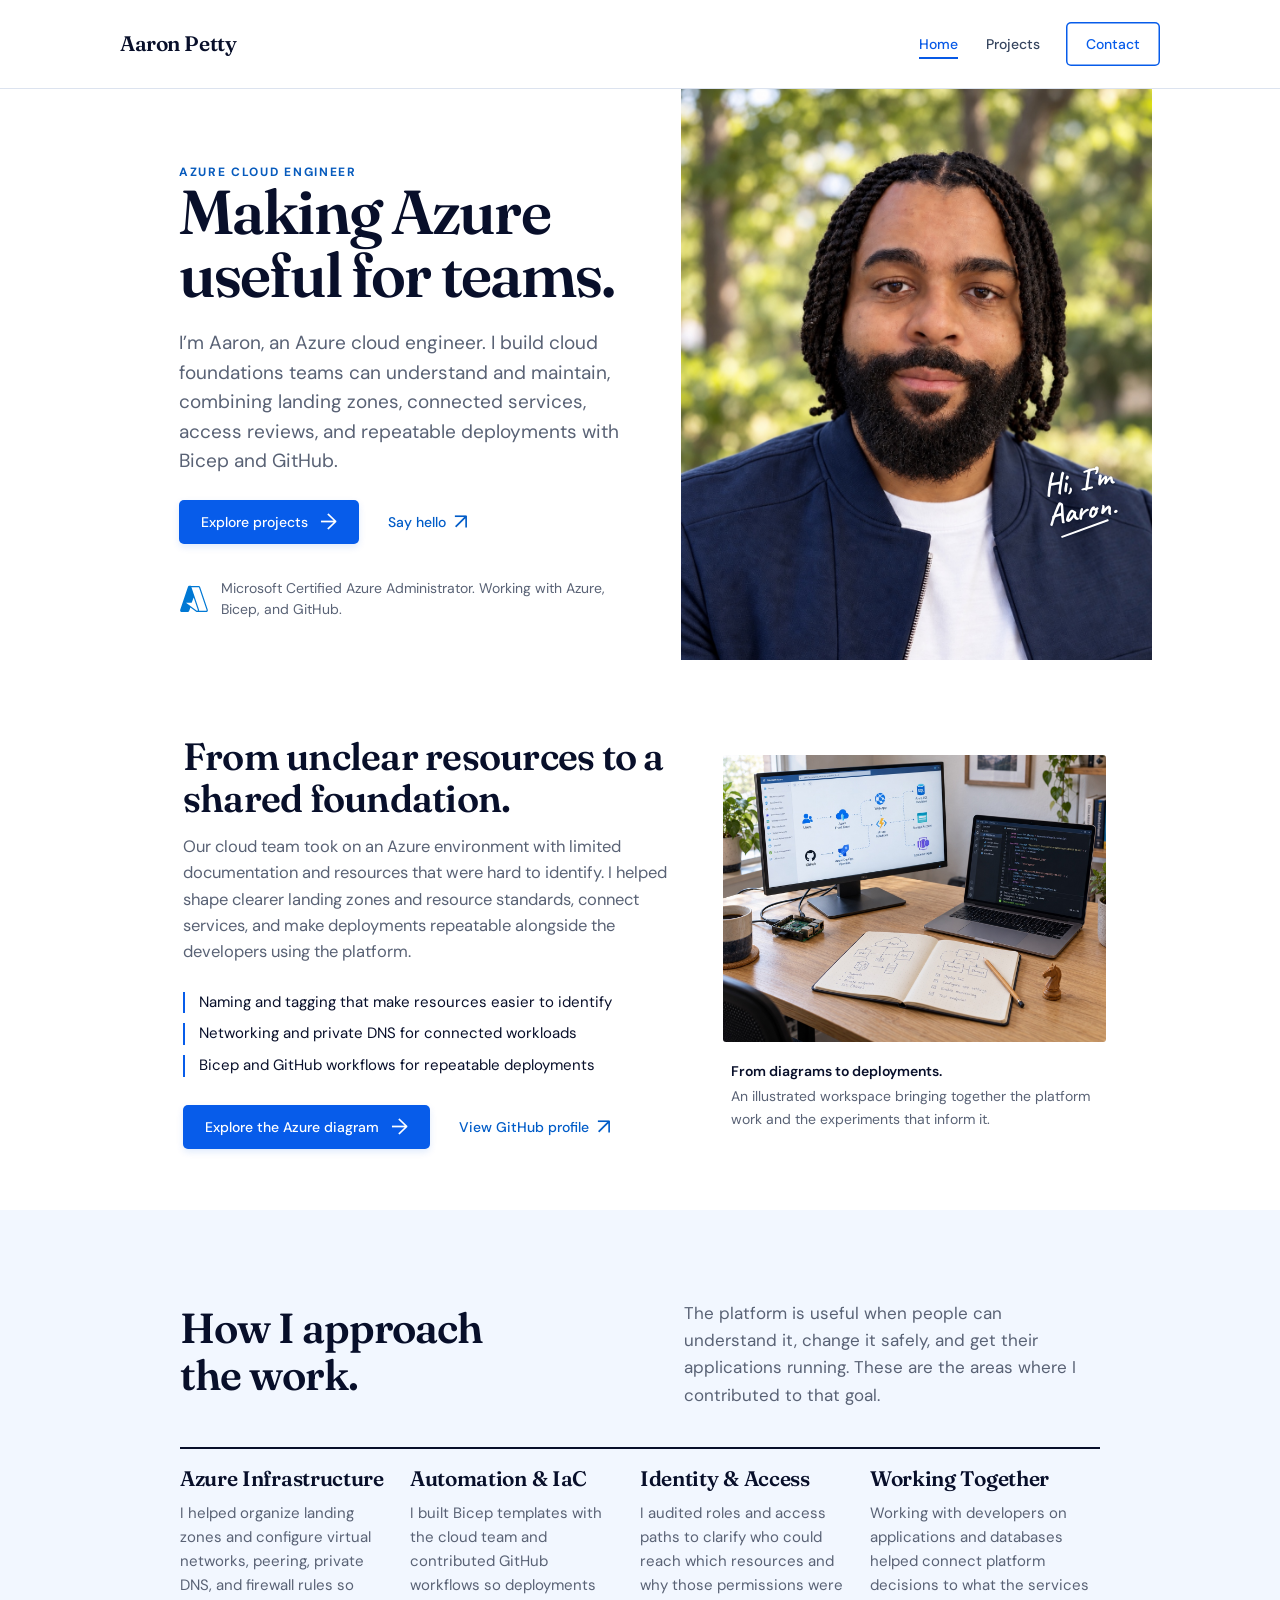
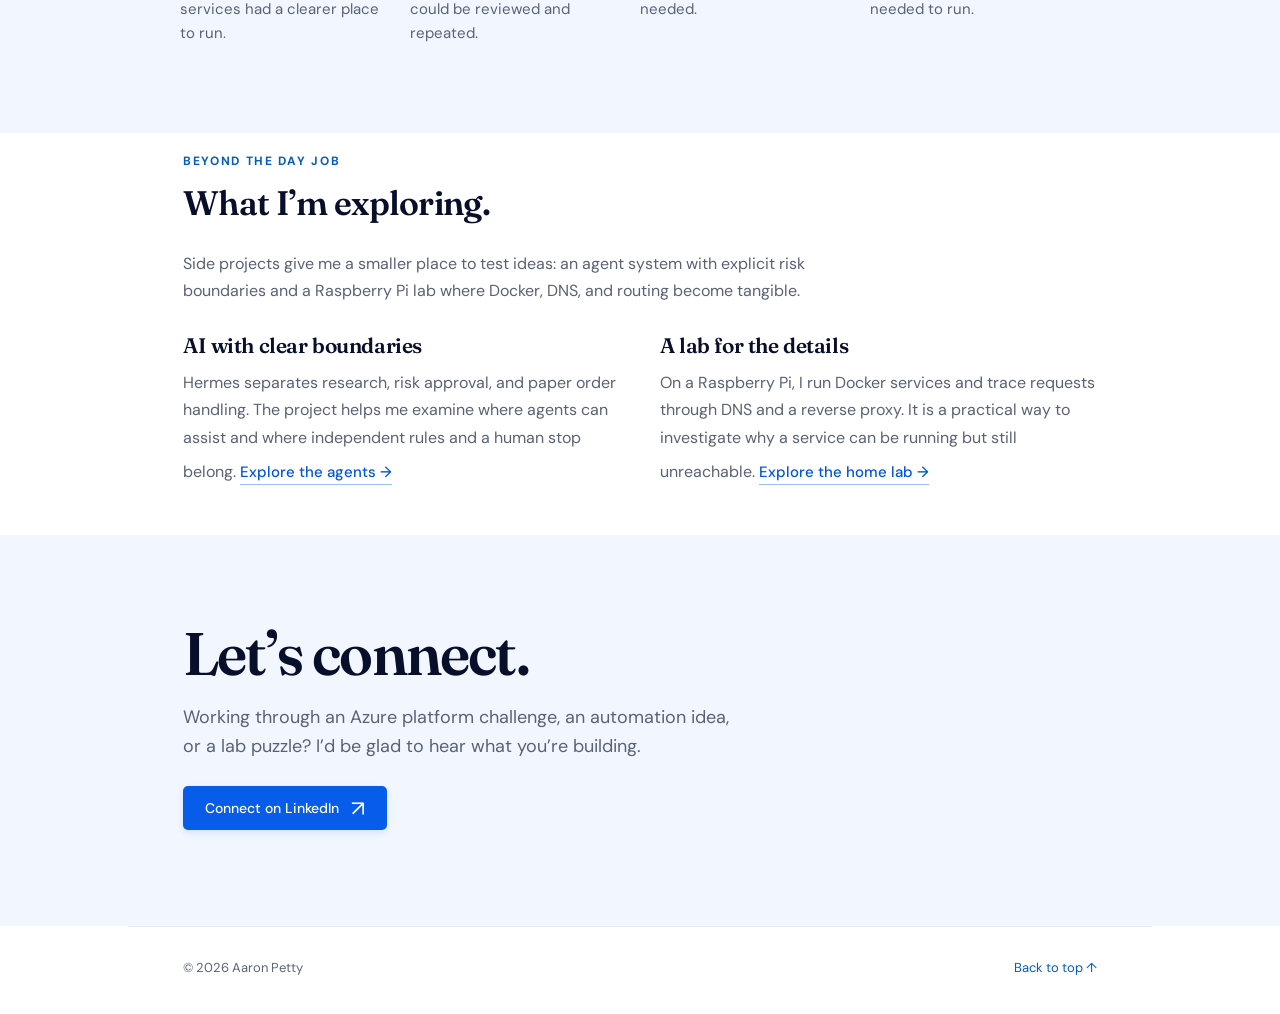
==== index.html @ 3dd436c4 "Clarify purpose of homepage bio" ====
<!doctype html>
<html lang="en">
<head>
  <meta charset="utf-8">
  <meta name="viewport" content="width=device-width, initial-scale=1">
  <meta name="description" content="Aaron Petty is an Azure cloud engineer working on landing zones, networking, access, and repeatable deployments with cloud and development teams.">
  <meta property="og:title" content="Aaron Petty — Azure Cloud Engineer">
  <meta property="og:description" content="Azure platform work, Bicep deployments, and practical experiments in automation and home lab infrastructure.">
  <meta property="og:image" content="https://azure-admin-aaron.github.io/Azure-admin-aaron/aaron-headshot-2026.jpeg">
  <meta property="og:type" content="website">
  <title>Aaron Petty — Azure Cloud Engineer</title>
  <link rel="stylesheet" href="styles.css?v=4"><link rel="stylesheet" href="contact.css?v=5">
  <link rel="stylesheet" href="navigation.css?v=2">
  <link rel="stylesheet" href="refresh.css?v=5">
  <script src="navigation.js?v=2" defer></script>
</head>
<body class="mock-page">
  <a class="skip-link" href="#main">Skip to content</a>
  <header class="portfolio-header">
    <div class="navigation-inner">
      <a class="portfolio-brand" href="index.html" aria-label="Aaron Petty, home">Aaron Petty</a>
      <nav class="portfolio-nav" id="main-navigation" aria-label="Main navigation">
        <a href="index.html" aria-current="page">Home</a>
        <a href="projects.html">Projects</a>
        <a class="navigation-contact" href="https://www.linkedin.com/in/aaron-petty-a0a09860" target="_blank" rel="noopener noreferrer">Contact<span class="sr-only"> (opens LinkedIn in a new tab)</span></a>
      </nav>
    </div>
  </header>
  <main id="main">
    <section class="mock-hero mock-container" id="top" aria-labelledby="hero-title">
      <div class="mock-hero-copy"><p class="eyebrow">AZURE CLOUD ENGINEER</p>
        <h1 id="hero-title">Making Azure<br>useful for teams.</h1>
        <p class="hero-description">I’m Aaron, an Azure cloud engineer. I build cloud foundations teams can understand and maintain, combining landing zones, connected services, access reviews, and repeatable deployments with Bicep and GitHub.</p>
        <div class="mock-actions"><a class="mock-button" href="projects.html">Explore projects <span aria-hidden="true">→</span></a><a class="mock-link" href="https://www.linkedin.com/in/aaron-petty-a0a09860" target="_blank" rel="noopener noreferrer">Say hello <span aria-hidden="true">↗</span><span class="sr-only"> (opens LinkedIn in a new tab)</span></a></div>
        <p class="hero-cert"><svg class="azure-mark" viewBox="0 0 96 96" aria-hidden="true"><path fill="#0078D4" fill-rule="evenodd" clip-rule="evenodd" d="M28.1854 10.081C29.0086 7.64193 31.2961 5.99976 33.8703 5.99976H36.9987H38.4459L38.446 6.00005H62.1284C64.7027 6.00005 66.9901 7.64222 67.8133 10.0813L92.1131 82.0807C93.4258 85.97 90.533 89.9994 86.4282 89.9994H59.0001V89.973C58.8125 89.9904 58.6218 89.9994 58.4285 89.9994H58.3233C57.0345 89.9994 55.7799 89.5844 54.7454 88.8158L36.4266 75.2076L32.812 85.9178C31.9888 88.3569 29.7014 89.9991 27.1271 89.9991H9.57056C5.46579 89.9991 2.57303 85.9697 3.88564 82.0804L28.1854 10.081ZM23.4277 60.5684L57.1306 85.6049C57.4755 85.8611 57.8937 85.9994 58.3233 85.9994H58.4285C59.7967 85.9994 60.761 84.6563 60.3234 83.3598L46.9041 43.5989L41.2017 58.759L40.7142 60.0549H39.3297H22.7397L23.4277 60.5684ZM86.4282 85.9994H64.0881C64.5181 84.7919 64.568 83.4279 64.1134 82.0807L39.8136 10.0813C39.8044 10.0541 39.795 10.027 39.7855 10H62.1284C62.9865 10 63.749 10.5474 64.0234 11.3604L88.3232 83.3598C88.7607 84.6563 87.7965 85.9994 86.4282 85.9994Z"/></svg><span>Microsoft Certified Azure Administrator. Working with Azure, Bicep, and GitHub.</span></p>
      </div>
      <div class="hero-photo"><img src="aaron-headshot-2026.jpeg" width="1086" height="1448" alt="Aaron Petty" fetchpriority="high"></div>
      <p class="handwritten" aria-hidden="true">Hi, I’m<br>Aaron.<span></span></p>
    </section>
    <section class="featured-project mock-container" id="story" aria-labelledby="project-title">
      <div class="project-copy"><h2 id="project-title">From unclear resources to a shared foundation.</h2>
        <p>Our cloud team took on an Azure environment with limited documentation and resources that were hard to identify. I helped shape clearer landing zones and resource standards, connect services, and make deployments repeatable alongside the developers using the platform.</p>
        <div class="project-results">
          <div><span>Naming and tagging that make resources easier to identify</span></div>
          <div><span>Networking and private DNS for connected workloads</span></div>
          <div><span>Bicep and GitHub workflows for repeatable deployments</span></div>
        </div>
        <div class="mock-actions"><a class="mock-button" href="work.html#diagram">Explore the Azure diagram <span aria-hidden="true">→</span></a><a class="mock-link" href="https://github.com/Azure-admin-aaron" target="_blank" rel="noopener noreferrer">View GitHub profile <span aria-hidden="true">↗</span><span class="sr-only"> (opens in a new tab)</span></a></div>
      </div>
      <figure class="project-workbench">
        <img src="assets/aaron-workspace.jpg" width="1448" height="1086" alt="Photorealistic workspace illustration with an Azure diagram, a laptop, a Raspberry Pi, a notebook, and a small wooden chess knight." loading="lazy" decoding="async">
        <figcaption><strong>From diagrams to deployments.</strong> An illustrated workspace bringing together the platform work and the experiments that inform it.</figcaption>
      </figure>
    </section>
    <section class="expertise-band" id="expertise" aria-labelledby="expertise-title"><div class="mock-container">
      <div class="expertise-intro"><div><h2 id="expertise-title">How I approach<br>the work.</h2></div><p>The platform is useful when people can understand it, change it safely, and get their applications running. These are the areas where I contributed to that goal.</p></div>
      <div class="expertise-columns">
        <article><div class="column-heading"><h3>Azure Infrastructure</h3></div><p>I helped organize landing zones and configure virtual networks, peering, private DNS, and firewall rules so services had a clearer place to run.</p></article>
        <article><div class="column-heading"><h3>Automation &amp; IaC</h3></div><p>I built Bicep templates with the cloud team and contributed GitHub workflows so deployments could be reviewed and repeated.</p></article>
        <article><div class="column-heading"><h3>Identity &amp; Access</h3></div><p>I audited roles and access paths to clarify who could reach which resources and why those permissions were needed.</p></article>
        <article><div class="column-heading"><h3>Working Together</h3></div><p>Working with developers on applications and databases helped connect platform decisions to what the services needed to run.</p></article>
      </div>
    </div></section>
    <section class="work-detail current-focus mock-container" aria-labelledby="focus-title">
      <p class="eyebrow">BEYOND THE DAY JOB</p>
      <h2 id="focus-title">What I’m exploring.</h2>
      <p class="focus-intro">Side projects give me a smaller place to test ideas: an agent system with explicit risk boundaries and a Raspberry Pi lab where Docker, DNS, and routing become tangible.</p>
      <div class="contribution-grid">
        <article><h3>AI with clear boundaries</h3><p>Hermes separates research, risk approval, and paper order handling. The project helps me examine where agents can assist and where independent rules and a human stop belong. <a class="text-link" href="trading.html">Explore the agents →</a></p></article>
        <article><h3>A lab for the details</h3><p>On a Raspberry Pi, I run Docker services and trace requests through DNS and a reverse proxy. It is a practical way to investigate why a service can be running but still unreachable. <a class="text-link" href="homelab.html">Explore the home lab →</a></p></article>
      </div>
    </section>
    <section class="closing-contact mock-container" id="contact"><div class="closing-copy"><h2>Let’s connect.</h2><p>Working through an Azure platform challenge, an automation idea, or a lab puzzle? I’d be glad to hear what you’re building.</p><a class="mock-button" href="https://www.linkedin.com/in/aaron-petty-a0a09860" target="_blank" rel="noopener noreferrer">Connect on LinkedIn <span aria-hidden="true">↗</span><span class="sr-only"> (opens in a new tab)</span></a></div></section>
  </main>
  <footer class="mock-footer mock-container"><span>© <span id="year">2026</span> Aaron Petty</span><a href="#top">Back to top ↑</a></footer>
  <script>document.getElementById('year').textContent = new Date().getFullYear();</script>
</body>
</html>
---- styles.css ----
@import url('https://fonts.googleapis.com/css2?family=DM+Sans:wght@400;500;600;700&family=Manrope:wght@400;500;600;700;800&display=swap');

:root{color-scheme:light;--ink:#071633;--body:#42516d;--blue:#0759e6;--line:#dce3ef}
*{box-sizing:border-box}
html{scroll-behavior:smooth;scroll-padding-top:28px}
body{margin:0;background:#fff;color:var(--ink);font-family:'DM Sans',Arial,sans-serif;-webkit-font-smoothing:antialiased}
a{color:inherit;text-decoration:none}
a:focus-visible{outline:3px solid var(--blue);outline-offset:5px;border-radius:2px}
img,svg{max-width:100%}
.wrap{width:min(1040px,calc(100% - 80px));margin-inline:auto}
.skip-link{position:absolute;top:-100px;left:20px;padding:12px 18px;background:var(--ink);color:#fff;z-index:10}
.skip-link:focus{top:10px}
.sr-only{position:absolute;width:1px;height:1px;padding:0;margin:-1px;overflow:hidden;clip-path:inset(50%);white-space:nowrap;border:0}
.site-header{min-height:80px;display:flex;align-items:center;justify-content:space-between;gap:24px;border-bottom:1px solid var(--line)}
.brand{font:800 20px/1.2 'Manrope',Arial,sans-serif;letter-spacing:-.055em;flex-shrink:0;padding-block:12px}
nav{display:flex;align-items:center;gap:32px}
nav a{display:inline-flex;align-items:center;min-height:44px;font-size:14px;color:#35445e}
nav a:hover,.site-footer a:hover{color:var(--blue)}
.hero{min-height:530px;display:grid;grid-template-columns:1.2fr 1fr;align-items:center;gap:20px;padding-block:48px}
.hero-copy{min-width:0;z-index:1}
.hero h1,h2,h3{font-family:'Manrope',Arial,sans-serif;letter-spacing:-.05em}
.hero h1{font-size:clamp(38px,4.25vw,56px);line-height:1.1;margin:0 0 24px;font-weight:800}
.hero h1 span{color:var(--ink)}
.hero p{font-size:18px;line-height:1.65;max-width:450px;margin:0;color:var(--body)}
.actions{display:flex;align-items:center;flex-wrap:wrap;gap:24px;margin-top:28px}
.button{display:inline-flex;align-items:center;justify-content:center;gap:20px;background:var(--blue);color:#fff;padding:13px 24px;border-radius:4px;font-size:15px;font-weight:500;min-height:48px;box-shadow:0 4px 12px #0759e614;transition:background .2s,transform .2s}
.button:hover{background:#034ac6;transform:translateY(-2px)}
.text-link{display:inline-flex;align-items:center;gap:12px;color:#0058d5;font-size:15px;font-weight:500;min-height:44px;text-decoration:underline;text-decoration-color:#9dbff0;text-underline-offset:7px;text-decoration-thickness:1px}
.text-link:hover{color:#003b9b;text-decoration-color:currentColor}
.hero-art{min-width:0}
.hero-art img{width:100%;height:auto;display:block}
.section-rule{border-top:1px solid var(--line)}
.section-label{text-transform:uppercase;letter-spacing:.15em;color:#416da7;font-size:11px;font-weight:700;margin:0 0 14px}
.expertise{padding-block:48px 52px}
.section-intro h2,.work h2,.contact h2{font-size:36px;line-height:1.2;margin:0 0 16px;font-weight:800;text-wrap:balance}
.section-intro>p:last-child{max-width:690px;font-size:17px;line-height:1.65;color:var(--body);margin:0}
.expertise-grid{display:grid;grid-template-columns:repeat(3,minmax(0,1fr));margin-top:36px;gap:28px}
.expertise-grid article{padding-left:28px;border-left:1px solid var(--line)}
.expertise-grid article:first-child{padding-left:0;border-left:0}
.number{font:500 28px/1 'Manrope',Arial,sans-serif;color:#427ccf}
.expertise-grid h3{font-size:21px;line-height:1.3;margin:16px 0 12px;font-weight:700;letter-spacing:-.035em}
.expertise-grid p,.work-copy>p:not(.section-label),.contact>p:not(.section-label){font-size:16px;line-height:1.65;color:var(--body);margin:0}
.work{display:grid;grid-template-columns:1fr 1.08fr;align-items:center;gap:48px;padding-block:52px}
.work-copy{min-width:0}
.work-copy>p:not(.section-label){max-width:440px;margin-bottom:18px}
.project-visual{width:100%;margin:0;min-width:0}
.project-visual svg{width:100%;height:auto;display:block}
.project-visual figcaption{font-size:12px;line-height:1.5;color:#586984;text-align:center;margin-top:14px}
.contact{padding-block:44px 40px}
.contact h2{margin-bottom:12px}
.contact>p:not(.section-label){max-width:620px}
.contact-actions{margin-top:24px}
.site-footer{border-top:1px solid var(--line);padding-block:14px 22px;display:flex;align-items:center;justify-content:space-between;gap:16px;color:#586984;font-size:12px}
.site-footer a{display:inline-flex;align-items:center;min-height:44px}

@media(max-width:960px){
 .wrap{width:calc(100% - 64px)}
 .hero{gap:12px;min-height:480px}
 .hero h1{font-size:clamp(34px,4.35vw,42px)}
 .hero p{font-size:17px}
 .work{gap:28px}
 .expertise-grid{gap:20px}
 .expertise-grid article{padding-left:20px}
}
@media(max-width:720px){
 .wrap{width:calc(100% - 40px)}
 .site-header{min-height:72px;gap:12px;flex-wrap:wrap;padding-block:8px}
 nav{gap:20px}
 nav a{font-size:13px}
 .hero{grid-template-columns:1fr;gap:20px;padding-block:44px 28px}
 .hero h1{font-size:clamp(32px,7.3vw,50px)}
 .hero p{max-width:540px}
 .hero-art{width:min(78%,340px);justify-self:center}
 .section-intro h2,.work h2,.contact h2{font-size:30px}
 .expertise,.work{padding-block:36px}
 .expertise-grid{grid-template-columns:1fr;gap:24px;margin-top:28px}
 .expertise-grid article,.expertise-grid article:first-child{padding:0 0 0 18px;border-left:2px solid #d6e5fa}
 .number{font-size:22px}
 .expertise-grid h3{margin:8px 0}
 .work{grid-template-columns:1fr;gap:28px}
 .work-copy>p:not(.section-label){max-width:none}
 .project-visual{max-width:480px;justify-self:center}
 .contact{padding-block:36px}
}
@media(max-width:380px){
 .brand{font-size:18px}
 nav{gap:14px}
 nav a{font-size:12px}
 .hero h1{font-size:30px}
 .actions{gap:14px}
 .button{padding-inline:18px;font-size:14px}
 .text-link{font-size:14px}
}
@media(prefers-reduced-motion:reduce){html{scroll-behavior:auto}*{transition:none!important}}

.work-wide{grid-template-columns:1fr 1fr;align-items:start}
.lz-legend{list-style:none;counter-reset:lz;margin:40px 0 0;padding:0;display:grid;gap:0}
.lz-legend li{counter-increment:lz;display:grid;grid-template-columns:28px 1fr;column-gap:12px;align-items:start}
.lz-legend li:before{content:counter(lz);width:26px;height:26px;margin-top:7px;border-radius:50%;background:#0759e6;color:#fff;font-weight:700;font-size:13px;display:grid;place-items:center;box-shadow:0 3px 8px #0759e640}
.lz-spot{all:unset;box-sizing:border-box;cursor:pointer;display:block;padding:5px 10px;border-radius:10px;font-size:14px;line-height:1.45;color:var(--body);transition:background .15s}
.lz-spot:hover{background:#f1f6ff}
.lz-spot:focus-visible{outline:2px solid #0759e6;outline-offset:2px}
.lz-spot strong{color:var(--ink);font-weight:600;display:block}
.lz-figure{grid-column:1/-1;margin:8px 0 0;min-width:0;--lz-w:min(1560px,calc(100vw - 48px));width:var(--lz-w);margin-left:calc((100% - var(--lz-w))/2)}
.lz-frame{position:relative;border:1px solid #dce6f5;border-radius:16px;background:#fff;padding:14px;box-shadow:0 18px 40px #0b2a6614}
.lz-stage{position:relative;overflow:hidden;border-radius:8px;aspect-ratio:2.011}
.lz-stage.is-zoomable{cursor:zoom-in}
.lz-canvas{position:absolute;left:0;top:0;width:100%;transform-origin:0 0;transition:width .45s cubic-bezier(.25,.1,.25,1),transform .22s cubic-bezier(.22,.61,.36,1)}
.lz-art{position:relative;margin:3%}
.lz-art>img{display:block;width:100%;height:auto}
.lz-flow{position:absolute;inset:0;width:100%;height:100%;pointer-events:none;overflow:visible}
.lzf-dot{fill:#7fb9ee;stroke:#fff;stroke-width:3}
.lzf-dot .lzf-glow{fill:#9cc9f3;stroke:none;opacity:.18}
.lz-hint{display:none}
@media (hover:hover) and (pointer:fine){.lz-hint{display:inline}}
.lz-frame:focus{outline:none}
.lz-frame.is-flash{animation:lz-flash 1.4s ease-out}
@keyframes lz-flash{0%,35%{box-shadow:0 0 0 4px #0759e6,0 18px 40px #0b2a6614}100%{box-shadow:0 0 0 4px #0759e600,0 18px 40px #0b2a6614}}
.lz-markers{position:absolute;inset:0;pointer-events:none}
.lz-marker{all:unset;box-sizing:border-box;position:absolute;transform:translate(0,-50%);width:28px;height:28px;border-radius:50%;background:#0759e6;color:#fff;font:700 14px/28px 'DM Sans',Arial,sans-serif;text-align:center;box-shadow:0 0 0 4px #ffffffd9,0 4px 12px #0b2a6659;pointer-events:auto;cursor:pointer}
button.lz-marker:hover{background:#0a48b8}
button.lz-marker:focus-visible{outline:2px solid #0b1630;outline-offset:4px}
.lz-marker:after{content:'';position:absolute;inset:-4px;border-radius:50%;border:2px solid #0759e6;animation:lz-breathe 3.2s ease-in-out infinite;pointer-events:none}
.lz-marker:nth-child(2):after{animation-delay:-.4s}.lz-marker:nth-child(3):after{animation-delay:-.8s}.lz-marker:nth-child(4):after{animation-delay:-1.2s}.lz-marker:nth-child(5):after{animation-delay:-1.6s}.lz-marker:nth-child(6):after{animation-delay:-2s}.lz-marker:nth-child(7):after{animation-delay:-2.4s}.lz-marker:nth-child(8):after{animation-delay:-2.8s}.lz-marker:nth-child(9):after{animation-delay:-.2s}
@keyframes lz-breathe{0%,100%{transform:scale(1);opacity:.6}50%{transform:scale(1.6);opacity:.08}}
.lz-figure figcaption{font-size:12.5px;line-height:1.6;color:#586984;text-align:center;margin-top:14px}
.lz-figure figcaption a{color:#0759e6}
.lz-dialog{width:min(1100px,calc(100vw - 32px));max-height:calc(100vh - 32px);overflow:auto;padding:0;border:0;border-radius:18px;box-shadow:0 30px 80px #08102a59;background:#fff;color:var(--ink)}
.lz-dialog::backdrop{background:#08102a99;backdrop-filter:blur(2px)}
.lz-d-head{display:flex;justify-content:space-between;gap:16px;padding:18px 20px 12px}
.lz-d-kicker{margin:0 0 2px;font-size:12px;font-weight:600;letter-spacing:.08em;text-transform:uppercase;color:#0759e6}
.lz-d-head h3{margin:0;font-size:22px;letter-spacing:-.03em}
.lz-d-text{margin:4px 0 0;font-size:14.5px;line-height:1.5;color:var(--body)}
.lz-d-close{all:unset;cursor:pointer;flex:none;width:36px;height:36px;border-radius:50%;display:grid;place-items:center;font-size:24px;line-height:1;color:#42516d;background:#f1f5fb}
.lz-d-close:hover{background:#e3ebf7}
.lz-d-close:focus-visible{outline:2px solid #0759e6}
.lz-d-body{display:grid;grid-template-columns:minmax(0,1fr) 290px;gap:18px;align-items:start;padding:0 20px}
.lz-d-work{background:#f5f8fe;border:1px solid #e3ebf7;border-radius:12px;padding:16px 18px}
.lz-d-work-label{margin:0 0 10px;font-size:12px;font-weight:700;letter-spacing:.08em;text-transform:uppercase;color:#0759e6}
.lz-d-work ul{list-style:none;margin:0;padding:0;display:grid;gap:10px}
.lz-d-work li{position:relative;padding-left:24px;font-size:14px;line-height:1.5;color:var(--ink)}
.lz-d-work li:before{content:'';position:absolute;left:0;top:3px;width:16px;height:16px;border-radius:50%;background:#0759e6 url("data:image/svg+xml,%3Csvg xmlns='http://www.w3.org/2000/svg' viewBox='0 0 16 16'%3E%3Cpath d='m4.5 8.2 2.2 2.2 4.8-4.8' fill='none' stroke='%23fff' stroke-width='1.8' stroke-linecap='round' stroke-linejoin='round'/%3E%3C/svg%3E") center/16px no-repeat}
.lz-d-view{position:relative;overflow:hidden;aspect-ratio:3693/1718;margin:0;border:1px solid #e3ebf7;border-radius:12px;background:#fff;max-height:calc(100vh - 230px);max-width:calc((100vh - 230px)*2.15)}
.lz-d-canvas{position:absolute;left:0;top:0;width:100%;transition:width .45s ease,left .45s ease,top .45s ease}
.lz-d-canvas img{display:block;width:100%;height:auto}
.lz-d-markers{position:absolute;inset:0}
.lz-d-markers .lz-marker{pointer-events:none;opacity:0;transition:opacity .3s}
.lz-d-markers .lz-marker.is-active{opacity:1;transform:translate(0,-50%) scale(1.15)}
.lz-d-markers .lz-marker:not(.is-active):after{display:none}
.lz-d-foot{display:flex;justify-content:space-between;align-items:center;gap:10px;padding:14px 20px 18px}
.lz-d-foot button{all:unset;cursor:pointer;padding:9px 14px;border-radius:10px;font-size:14px;font-weight:600;color:#0759e6;background:#eef4ff}
.lz-d-foot button:hover{background:#dfeaff}
.lz-d-foot button:focus-visible{outline:2px solid #0759e6}
.lz-d-foot button:disabled{opacity:.4;cursor:default}
@media (prefers-reduced-motion:reduce){.lz-marker:after{animation:none;opacity:0}.lz-d-canvas{transition:none}.lz-frame.is-flash{animation:none}.lz-canvas{transition:none}.lz-flow{display:none}}
@media (max-width:850px){.work-wide{grid-template-columns:1fr}.lz-legend{margin-top:0}.lz-frame{padding:8px}.lz-marker:after{display:none}.lz-marker{width:22px;height:22px;font-size:11px;line-height:22px;box-shadow:0 0 0 3px #ffffffd9,0 3px 8px #0b2a6659}.lz-d-head{padding:14px 14px 10px}.lz-d-head h3{font-size:19px}.lz-d-body{grid-template-columns:minmax(0,1fr);gap:12px;padding:0 14px}.lz-d-work{padding:12px 14px}.lz-d-foot{padding:12px 14px 14px}.lz-d-foot button{padding:8px 10px;font-size:13px}}
.work{border-image:conic-gradient(#f2f7ff 0 0) fill 0//0 100vw;padding-block:64px 68px}
.work+.section-rule{border-top-color:transparent}
.work .lz-spot:hover{background:#fff}
@media (max-width:850px){.work{padding-block:48px}}
.hands-on{padding-block:56px 60px}
.hands-on h2{font-size:36px;line-height:1.2;margin:0 0 8px;font-weight:800;text-wrap:balance}
.hands-on-grid{display:grid;grid-template-columns:repeat(2,minmax(0,1fr));gap:30px 44px;margin:30px 0 32px}
.hands-on-grid article{padding-left:18px;border-left:2px solid #d6e5fa}
.hands-on-grid h3{font-size:19px;line-height:1.3;margin:0 0 10px;font-weight:700;letter-spacing:-.03em}
.hands-on-grid p,.hands-on-outcome{font-size:16px;line-height:1.65;color:var(--body);margin:0}
.hands-on-outcome{background:#f2f7ff;border-left:3px solid var(--blue);border-radius:0 10px 10px 0;padding:18px 22px;margin-bottom:22px}
.hands-on-outcome strong{color:var(--ink)}
@media (max-width:850px){.hands-on{padding-block:44px}.hands-on h2{font-size:30px}.hands-on-grid{grid-template-columns:1fr;gap:24px}}
---- contact.css ----
@import url('https://fonts.googleapis.com/css2?family=Caveat:wght@600;700&display=swap');
.mock-page{--ink:#080f2a;--blue:#075cea;--body:#596275;color:var(--ink);font-family:'DM Sans',Arial,sans-serif}
.mock-container{width:min(1024px,100%);margin-inline:auto}
.mock-page h1,.mock-page h2,.mock-page h3{font-family:'Manrope',Arial,sans-serif;letter-spacing:-.05em}
.mock-page .eyebrow{font-size:11px;font-weight:700;letter-spacing:.22em;color:#075bbd;margin:0}
.mock-header{height:63px;background:#fff;border-bottom:1px solid #e9edf3}
.header-inner{height:100%;display:flex;align-items:center;justify-content:space-between;padding:0 51px}
.mock-page .brand{font-size:20px}
.mock-page nav{align-items:center;gap:35px;height:100%}
.mock-page nav a{font-size:13px;color:#111a31}
.mock-page nav .nav-home{color:#0059c8;padding:20px 0 11px;border-bottom:2px solid #075cea}
.mock-page nav .nav-contact{margin-left:4px;padding:12px 20px;border-radius:6px;background:#075cea;color:#fff;box-shadow:0 3px 7px #075cea22}
.mock-hero{position:relative;height:494px;display:grid;grid-template-columns:54% 46%;overflow:hidden}
.mock-hero-copy{z-index:2;padding:75px 0 0 51px}
.mock-hero h1{font-weight:800;font-size:clamp(44px,5.5vw,64px);line-height:1.01;margin:16px 0 20px;white-space:normal}
.mock-hero h1 span{color:#065ce8}
.mock-hero .hero-description{width:430px;max-width:94%;font-size:18px;line-height:1.46;color:#596275;margin:0}
.mock-actions{display:flex;align-items:center;gap:29px;margin-top:24px}
.mock-button{display:inline-flex;align-items:center;justify-content:center;gap:12px;min-height:44px;padding:11px 22px;background:#075cea;color:#fff;border-radius:5px;box-shadow:0 3px 7px #075cea20;font-size:14px;font-weight:500;white-space:nowrap;transition:background .2s,transform .2s}
.mock-button:hover{background:#004bc4;transform:translateY(-2px)}
.mock-link{display:inline-flex;align-items:center;gap:8px;color:#005cc8;font-size:14px;font-weight:500}
.mock-link:hover{text-decoration:underline}
.mock-button span,.mock-link span{font-size:22px;line-height:.7;font-weight:400}
.hero-photo{position:relative;height:100%;overflow:hidden;background:#f3f3f1}
.hero-photo img{display:block;width:100%;height:100%;object-fit:cover;object-position:center 10%}
.handwritten{z-index:3;position:absolute;right:37px;bottom:130px;transform:rotate(-9deg);font:700 30px/1 'Caveat',cursive;color:#fff;margin:0;text-align:center;text-shadow:0 1px 2px #0b163099,0 0 10px #0b163080}
.handwritten span{display:block;width:50px;border-bottom:2px solid currentColor;box-shadow:0 1px 3px #0b163099;transform:rotate(-11deg);margin:3px auto 0}
.mock-proof{height:106px;display:grid;grid-template-columns:1fr 1fr 1.3fr;align-items:center;padding:0 52px}
.proof-item{display:flex;align-items:center;gap:15px;min-width:0;padding-left:30px;border-left:1px solid #d9e0e8}
.proof-item:first-child{padding-left:0;border-left:0}
.proof-item svg{width:39px;height:39px;flex:none;color:#075cea}
.proof-item p{display:flex;flex-direction:column;gap:3px;margin:0}
.proof-item strong{font-size:14px;line-height:1.1;font-weight:600;color:#112544}
.proof-item small{font-size:12px;color:#596579}
.expertise-band{background:#102a49;color:#fff;padding:54px 0 61px}
.expertise-band>.mock-container{padding:0 52px}
.expertise-band .eyebrow{color:#68aaff}
.expertise-intro{display:grid;grid-template-columns:1.08fr 1fr;gap:55px;align-items:center;margin-bottom:38px}
.expertise-intro h2{font-size:39px;line-height:1.11;margin:13px 0 0;font-weight:800;letter-spacing:-.055em}
.expertise-intro>p{font-size:16px;line-height:1.5;color:#e2e9f5;margin:18px 0 0}
.expertise-columns{display:grid;grid-template-columns:repeat(4,1fr)}
.expertise-columns article{border-left:1px solid #ffffff38;padding:0 25px;min-width:0}
.expertise-columns article:first-child{border-left:0;padding-left:0}
.expertise-columns article:last-child{padding-right:0}
.column-heading{display:flex;align-items:center;gap:10px;min-height:31px;margin-bottom:16px;white-space:normal}
.column-heading svg{width:39px;height:39px;flex:none;color:#69a5ff;fill:none;stroke:currentColor;stroke-width:2.1;stroke-linejoin:round;stroke-linecap:round}
.column-heading svg circle,.column-heading svg path[fill="currentColor"]{fill:currentColor;stroke:none}
.column-heading h3{font-family:'DM Sans',Arial,sans-serif;font-size:14px;font-weight:600;letter-spacing:-.01em;margin:0}
.expertise-columns p{font-size:12.5px;line-height:1.56;color:#e0e8f3;margin:0 0 12px}
.featured-project{display:grid;grid-template-columns:1.31fr 1fr;gap:38px;padding:53px 46px 61px 55px;align-items:start}
.featured-project .eyebrow{margin:0 0 13px}
.featured-project h2{font-size:33px;line-height:1.17;margin:0 0 13px;font-weight:800}
.project-copy>p:not(.eyebrow){font-size:15px;line-height:1.6;color:#697181;margin:0}
.project-results{display:grid;grid-template-columns:repeat(3,1fr);gap:8px;margin:28px 0 26px}
.project-results>div{display:flex;align-items:flex-start;gap:10px}
.project-results svg{width:35px;height:35px;flex:none;color:#075cea;fill:none;stroke:currentColor;stroke-width:2}
.project-results span{font-size:12px;color:#465066;line-height:1.4}
.project-photo{width:100%;height:330px;object-fit:cover;object-position:center;display:block}
.closing-contact{padding:24px 55px 48px;border-top:1px solid #e4e8ef}
.closing-contact h2{font-size:30px;margin:0 0 8px}.closing-contact p{color:var(--body);margin:0 0 17px}
.mock-footer{border-top:1px solid #e4e8ef;padding:18px 55px 25px;color:#596579;font-size:12px}
@media(max-width:850px){.mock-hero{grid-template-columns:54% 46%}.mock-hero h1{font-size:clamp(44px,6.3vw,60px)}.mock-hero-copy{padding-left:34px}.header-inner,.mock-proof,.expertise-band>.mock-container{padding-left:34px;padding-right:34px}.expertise-intro{gap:20px}.expertise-intro h2{font-size:33px}.expertise-columns article{padding:0 12px}.column-heading{white-space:normal;gap:5px}.column-heading svg{width:30px;height:30px}.column-heading h3{font-size:12px}.featured-project{padding-left:34px;padding-right:34px;gap:20px}.featured-project h2{font-size:28px}}
@media(max-width:650px){.mock-header{height:auto;min-height:63px}.header-inner{padding:17px 20px;align-items:flex-start;gap:16px;flex-wrap:wrap}.mock-page nav{gap:18px;flex-wrap:wrap}.mock-page nav a{font-size:12px}.mock-page nav .nav-home{padding:0 0 5px}.mock-page nav .nav-contact{padding:7px 11px;margin-top:-7px}.mock-hero{height:auto;display:flex;flex-direction:column}.mock-hero-copy{padding:45px 20px 32px}.mock-hero h1{font-size:clamp(39px,8.5vw,56px);white-space:normal}.mock-hero .hero-description{font-size:16px;max-width:100%}.hero-photo{height:410px}.handwritten{bottom:95px;right:24px}.mock-proof{height:auto;grid-template-columns:1fr;padding:18px 20px;gap:15px}.proof-item,.proof-item:first-child{border-left:0;padding:0}.expertise-band{padding:47px 0}.expertise-band>.mock-container{padding:0 20px}.expertise-intro{display:block;margin-bottom:26px}.expertise-intro h2{font-size:32px}.expertise-intro>p{font-size:15px}.expertise-columns{grid-template-columns:repeat(2,1fr);gap:27px 14px}.expertise-columns article,.expertise-columns article:first-child{border-left:1px solid #ffffff38;padding:0 0 0 12px}.column-heading{margin-bottom:9px}.featured-project{grid-template-columns:1fr;padding:44px 20px;gap:28px}.featured-project h2{font-size:30px}.project-results{gap:5px}.project-results>div{flex-wrap:wrap}.project-photo{height:auto;aspect-ratio:1.2}.closing-contact{padding:35px 20px}.mock-footer{padding-inline:20px}}
@media(max-width:400px){.mock-page nav{gap:12px}.mock-page nav a{font-size:11px}.mock-hero h1{font-size:38px}.mock-actions{gap:15px}.mock-button,.mock-link{font-size:12px}.project-results svg{width:27px;height:27px}.project-results span{font-size:11px}}

/* Keep the secondary portfolio view consistent with the homepage controls. */
.mock-actions{flex-wrap:wrap}
.mock-link{min-height:44px}
.mock-page .mock-button .sr-only{font-size:1px}
.mock-footer{display:flex;align-items:center;justify-content:space-between;gap:16px}
.mock-footer a{display:inline-flex;align-items:center;min-height:44px;color:#005cc8}
.mock-page nav a:hover{color:#0059c8}
.mock-page nav .nav-contact:hover{background:#004bc4;color:#fff}
@media(min-width:651px) and (max-width:1000px){
 .mock-hero{height:auto;min-height:494px}
 .hero-photo{height:auto;align-self:stretch}
 .hero-photo img{position:absolute;inset:0}
 .mock-hero-copy{padding-bottom:40px}
 .mock-hero h1{font-size:clamp(36px,5.4vw,54px)}
 .mock-hero-copy{padding-top:60px}
 .mock-hero .hero-description{font-size:16px}
 .expertise-columns{grid-template-columns:repeat(2,minmax(0,1fr));gap:28px}
 .expertise-columns article:nth-child(3){border-left:0;padding-left:0}
 .column-heading h3{font-size:15px}
 .expertise-columns p{font-size:14px}
 .proof-item{padding-left:16px;gap:10px}
 .proof-item small{line-height:1.5}
 .project-results{grid-template-columns:1fr;gap:14px}
 .project-results>div{align-items:center}
 .project-results br{display:none}
}
@media(max-width:650px){
 .header-inner{align-items:center;gap:8px}
 .mock-page nav{gap:16px;align-items:center}
 .mock-page nav a{font-size:13px}
 .mock-page nav .nav-contact{min-height:44px;margin:0}
 .mock-page .brand{padding-block:8px}
 .hero-photo{height:360px}
 .handwritten{bottom:85px}
 .expertise-columns p{font-size:14px}
 .column-heading{align-items:flex-start}
 .column-heading h3{font-size:14px}
 .project-results{gap:16px}
 .project-results>div{flex-direction:column}
 .project-results span{font-size:12px}
}
@media(max-width:380px){
 .expertise-columns{grid-template-columns:1fr}
 .mock-actions{gap:16px}
 .mock-button,.mock-link{font-size:14px}
}

/* Project narrative: preserve the existing visual style with readable detail. */
.project-copy>p:not(.eyebrow)+p{margin-top:16px}
.work-detail{padding:40px 55px;border-top:1px solid #e4e8ef}
.work-detail h2{font-size:30px;line-height:1.2;margin:14px 0 26px}
.contribution-grid{display:grid;grid-template-columns:repeat(2,minmax(0,1fr));gap:28px 40px}
.contribution-grid h3{font-size:19px;line-height:1.3;margin:0 0 10px}
.contribution-grid p,.project-outcome{font-size:15px;line-height:1.7;color:#596275;margin:0}
.project-outcome{margin-top:30px;padding:20px;border-left:3px solid #075cea;background:#f6f9fe}
@media(max-width:650px){
 .work-detail{padding:32px 20px}
 .work-detail h2{font-size:27px}
 .contribution-grid{grid-template-columns:1fr;gap:24px}
}
---- navigation.css ----
/* Shared navigation for every portfolio page. */
html{scroll-padding-top:104px}
.skip-link{position:fixed;z-index:200}
.portfolio-header{position:sticky;top:0;z-index:100;background:#fff;border-bottom:1px solid #dce3ef;transition:box-shadow .2s ease}
.portfolio-header.is-compact{box-shadow:0 4px 18px #0716330d}
.portfolio-header .navigation-inner{width:min(1040px,calc(100% - 80px));min-height:88px;margin-inline:auto;display:flex;align-items:center;justify-content:space-between;gap:24px;transition:min-height .2s ease}
.portfolio-header.is-compact .navigation-inner{min-height:64px}
.portfolio-header .portfolio-brand{display:inline-flex;align-items:center;min-height:44px;flex-shrink:0;font:800 20px/1.2 'Manrope',Arial,sans-serif;letter-spacing:-.055em;color:#071633;transition:font-size .2s ease}
.portfolio-header.is-compact .portfolio-brand{font-size:18px}
.portfolio-header .portfolio-nav{display:flex;align-items:center;gap:24px;height:auto}
.portfolio-header .portfolio-nav a{display:inline-flex;align-items:center;justify-content:center;min-height:44px;padding:8px 2px;font-size:14px;font-weight:500;line-height:1.3;color:#35445e}
.portfolio-header .portfolio-nav a:hover{color:#0759e6}
.portfolio-header .portfolio-nav a[aria-current]{color:#0759e6;text-decoration:underline;text-underline-offset:8px;text-decoration-thickness:2px}
.portfolio-header .portfolio-nav .navigation-contact{padding-inline:20px;border-radius:5px;background:#0759e6;color:#fff}
.portfolio-header .portfolio-nav .navigation-contact:hover{background:#034ac6;color:#fff}
.portfolio-header .portfolio-nav .navigation-contact[aria-current]{color:#fff}
.portfolio-header a:focus-visible{outline:3px solid #0759e6;outline-offset:4px;border-radius:3px}
@media(max-width:960px){.portfolio-header .navigation-inner{width:calc(100% - 64px)}}
@media(max-width:760px){
 html{scroll-padding-top:120px}
 .portfolio-header .navigation-inner{width:calc(100% - 32px);min-height:0;padding-top:10px;gap:2px;flex-wrap:wrap}
 .portfolio-header.is-compact .navigation-inner{min-height:0;padding-top:6px}
 .portfolio-header .portfolio-nav{width:100%;justify-content:space-between;gap:4px;padding-bottom:10px}
 .portfolio-header.is-compact .portfolio-nav{padding-bottom:6px}
 .portfolio-header .portfolio-nav a{padding-inline:6px;font-size:15px}
 .portfolio-header .portfolio-nav .navigation-contact{padding-inline:18px}
}
@media(prefers-reduced-motion:reduce){.portfolio-header,.portfolio-header .navigation-inner,.portfolio-header .portfolio-brand{transition:none}}
---- refresh.css ----
/* Refresh mock: serif headlines, ink-only headings, quieter expertise, warmer close. */
@import url('https://fonts.googleapis.com/css2?family=Fraunces:opsz,wght@9..144,500;9..144,600&display=swap');
:root{--ink:#0e1b33;--body:#3d4a63;--tint:#f2f7ff;--blue:#0759e6}
h1,h2,h3,.hero h1,.mock-page h1,.mock-page h2,.mock-page h3,.portfolio-header .portfolio-brand,.lz-d-head h3{font-family:'Fraunces',Georgia,serif;font-optical-sizing:auto;font-weight:600;letter-spacing:-.02em;color:var(--ink)}
.mock-hero h1{font-weight:600;font-size:clamp(46px,5.15vw,62px);line-height:1.02;letter-spacing:-.03em;margin:0 0 22px}
.mock-hero h1 span,.hero h1 span{color:inherit}
.portfolio-header .portfolio-brand{font-size:21px;font-weight:600}
.portfolio-header.is-compact .portfolio-brand{font-size:19px}

/* Contact stops competing with the page's main button */
.portfolio-header .portfolio-nav .navigation-contact{background:transparent;color:var(--blue);box-shadow:inset 0 0 0 1.5px var(--blue)}
.portfolio-header .portfolio-nav .navigation-contact:hover{background:var(--blue);color:#fff}

/* Hero */
.mock-page .eyebrow{letter-spacing:.14em;font-size:12px}
.mock-hero .hero-description{font-size:19px;line-height:1.55;color:var(--body);width:460px}
.hero-cert{display:flex;align-items:center;gap:12px;margin:34px 0 0;max-width:440px;font-size:14px;line-height:1.5;color:var(--body)}
.hero-cert svg{width:30px;height:30px;flex:none}
.handwritten{text-shadow:0 1px 2px #0b1630cc,0 0 14px #0b1630b3}
.mock-hero{margin-bottom:0}

/* Expertise: soft tint instead of the navy block, no icons, readable size */
.expertise-band{background:var(--tint);color:var(--ink);padding:72px 0 76px}
.expertise-intro h2{font-size:clamp(32px,4vw,42px);line-height:1.12;font-weight:600;letter-spacing:-.025em}
.expertise-intro>p{color:var(--body);font-size:17px;line-height:1.6}
.expertise-columns article{border-left:0;border-top:2px solid var(--ink);padding:16px 26px 0 0}
.expertise-columns article:first-child{padding-left:0}
.expertise-columns article:last-child{padding-right:0}
.column-heading{min-height:0;margin-bottom:10px}
.column-heading h3{font-family:'Fraunces',Georgia,serif;font-weight:600;font-size:21px;letter-spacing:-.015em;color:var(--ink)}
.expertise-columns p{font-size:15px;line-height:1.6;color:var(--body)}

/* Project */
.featured-project{padding-top:76px}
.featured-project h2{font-size:clamp(30px,3.6vw,38px);line-height:1.12;font-weight:600}
.project-copy>p:not(.eyebrow){color:var(--body);font-size:16.5px}
.project-results{grid-template-columns:1fr;gap:10px;margin:26px 0 28px}
.project-results>div{border-left:2px solid var(--blue);padding-left:14px}
.project-results span{font-size:15px;color:var(--ink);line-height:1.45}
.project-results br{display:none}
.project-photo{border-radius:3px}
.project-workbench{min-width:0;margin:0;align-self:center}
.project-workbench img{display:block;width:100%;height:auto;border-radius:3px}
.project-workbench figcaption{margin:18px 8px 0;color:var(--body);font-size:14px;line-height:1.6}
.project-workbench figcaption strong{display:block;margin-bottom:3px;color:var(--ink);font-weight:600}
.project-copy>p.project-explore-note{margin-top:14px;color:var(--body);font-size:13px;line-height:1.5}

/* Current focus */
.current-focus .focus-intro{max-width:680px;margin:0 0 28px;color:var(--body);font-size:16px;line-height:1.7}
.work-detail{border-top:0;padding-top:20px}
.work-detail h2{font-size:clamp(28px,3.4vw,34px);font-weight:600}
.contribution-grid h3{font-size:21px}
.contribution-grid p{font-size:16px}

/* Close: the most human part of the page */
.closing-contact{display:block;padding:88px 0 96px;border-top:0;background:var(--tint);max-width:none;width:100%}
.closing-copy{max-width:1024px;margin-inline:auto;padding-inline:55px}
.closing-copy p{max-width:560px}
.closing-contact h2{font-size:clamp(40px,5vw,60px);line-height:1;font-weight:600;letter-spacing:-.03em;margin:0 0 20px}
.closing-contact p{font-size:18px;line-height:1.6;color:var(--body);margin:0 0 26px}
.mock-footer{font-size:13px}

/* Work page: same voice */
.hero h1{font-weight:600;font-size:clamp(42px,5vw,64px);line-height:1.04;letter-spacing:-.03em}
.work h2,.section-intro h2{font-weight:600;letter-spacing:-.025em}
.contribution-grid h3{font-weight:600}

@media(max-width:850px){.expertise-columns article{padding-right:14px}}
@media(max-width:650px){
 .mock-hero h1{font-size:clamp(38px,9.8vw,48px)}
 .mock-hero .hero-description{font-size:17px}
 .expertise-band{padding:52px 0}
 .expertise-columns{grid-template-columns:1fr;gap:26px}
 .expertise-columns article,.expertise-columns article:first-child{border-left:0;padding:16px 0 0}
 .featured-project{padding-top:52px}
 .closing-contact{padding:56px 0 60px}
 .closing-copy{padding-inline:20px}
}
@media(max-width:400px){.hero-cert{font-size:13.5px}}

/* Diagram: whole by default; magnifier is a choice, not a hover side effect */
.lz-stage.is-zoomable{cursor:auto}
.lz-stage.is-zoomed{cursor:zoom-out}
.lz-frame{position:relative}
#diagram{scroll-margin-top:90px}
.lz-magnify{position:absolute;z-index:5;top:26px;right:26px;min-height:40px;padding:8px 16px;border:0;border-radius:6px;background:#fff;color:var(--blue);font:600 14px/1 'DM Sans',Arial,sans-serif;box-shadow:inset 0 0 0 1.5px var(--blue),0 4px 12px #0b2a6620;cursor:pointer}
.lz-magnify:hover,.lz-magnify[aria-pressed="true"]{background:var(--blue);color:#fff}
.lz-magnify:focus-visible{outline:3px solid #0b1630;outline-offset:3px}
.lz-hint{display:inline}

/* Let desktop hero copy determine its height so headings and actions stay visible. */
@media(min-width:1001px){
 .mock-hero{height:auto;min-height:494px}
 .mock-hero-copy{padding-bottom:40px}
 .hero-photo{height:auto;align-self:stretch}
 .hero-photo img{position:absolute;inset:0}
}
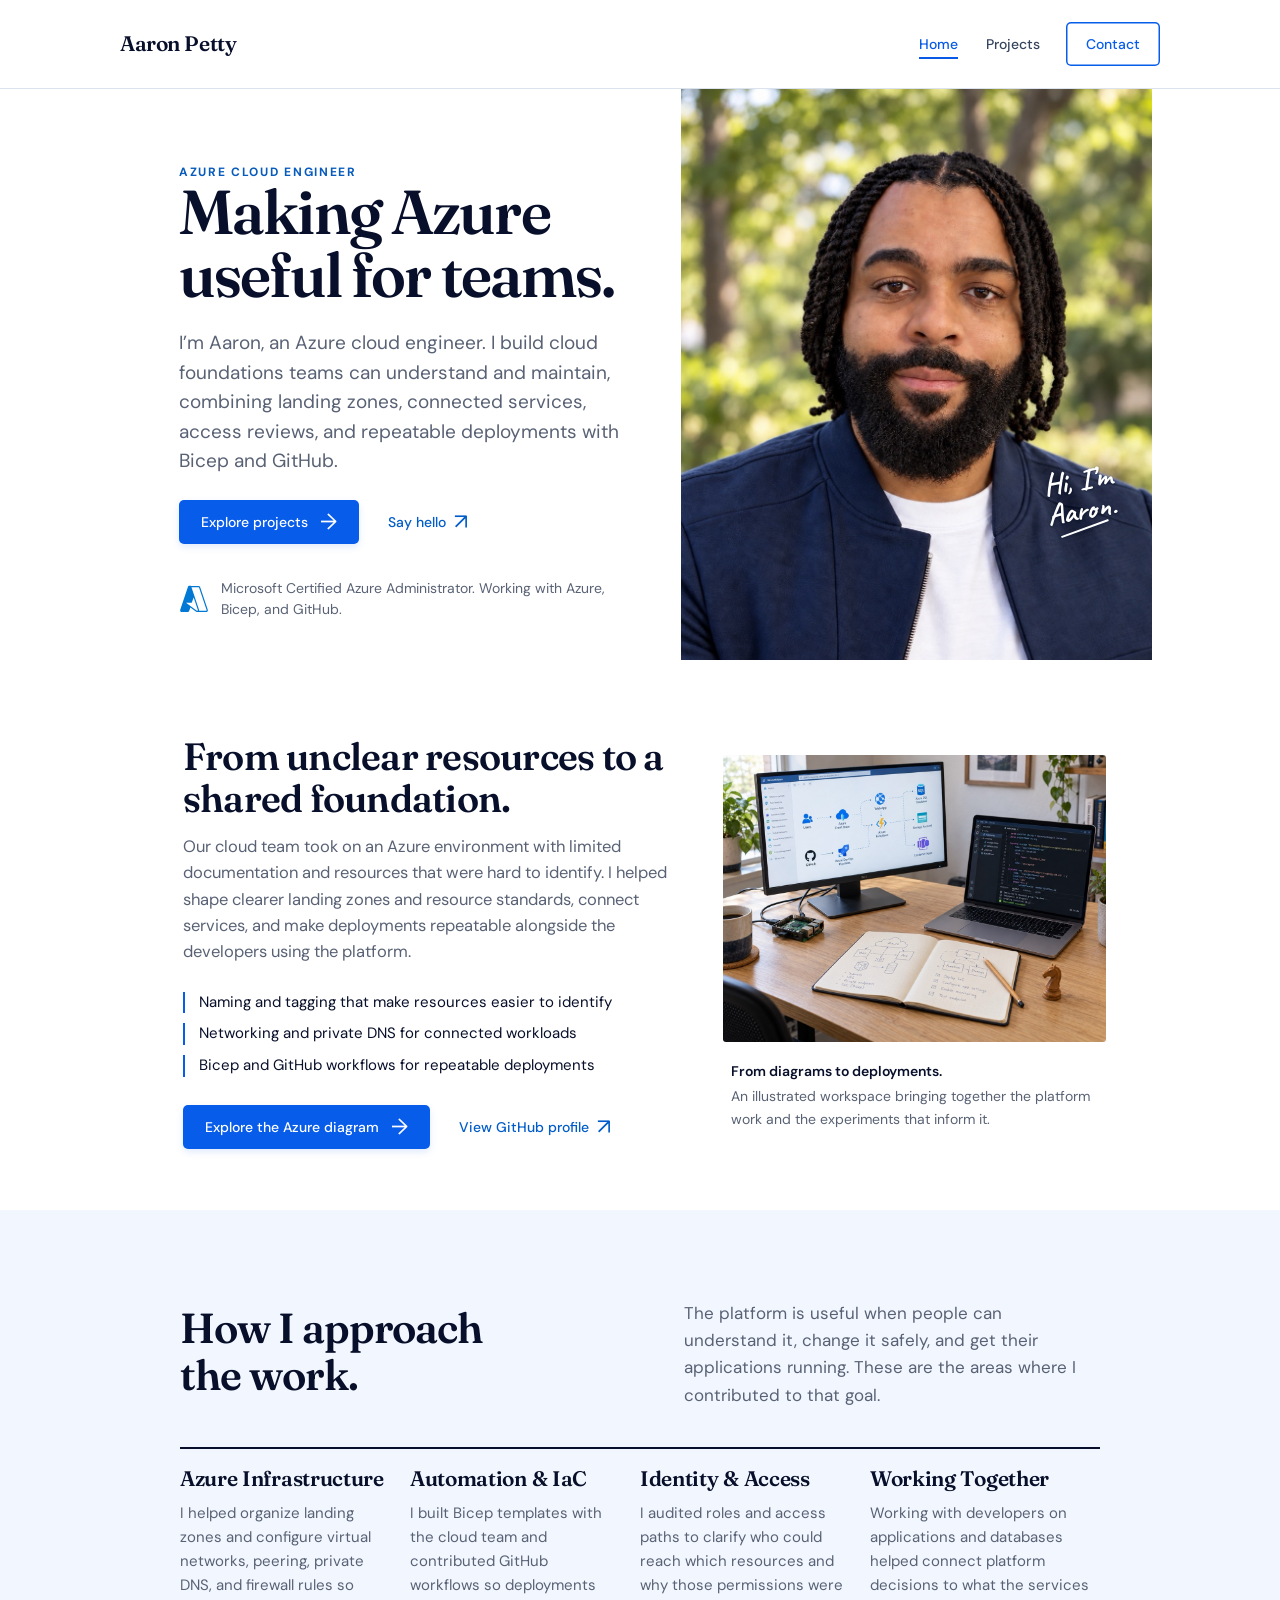
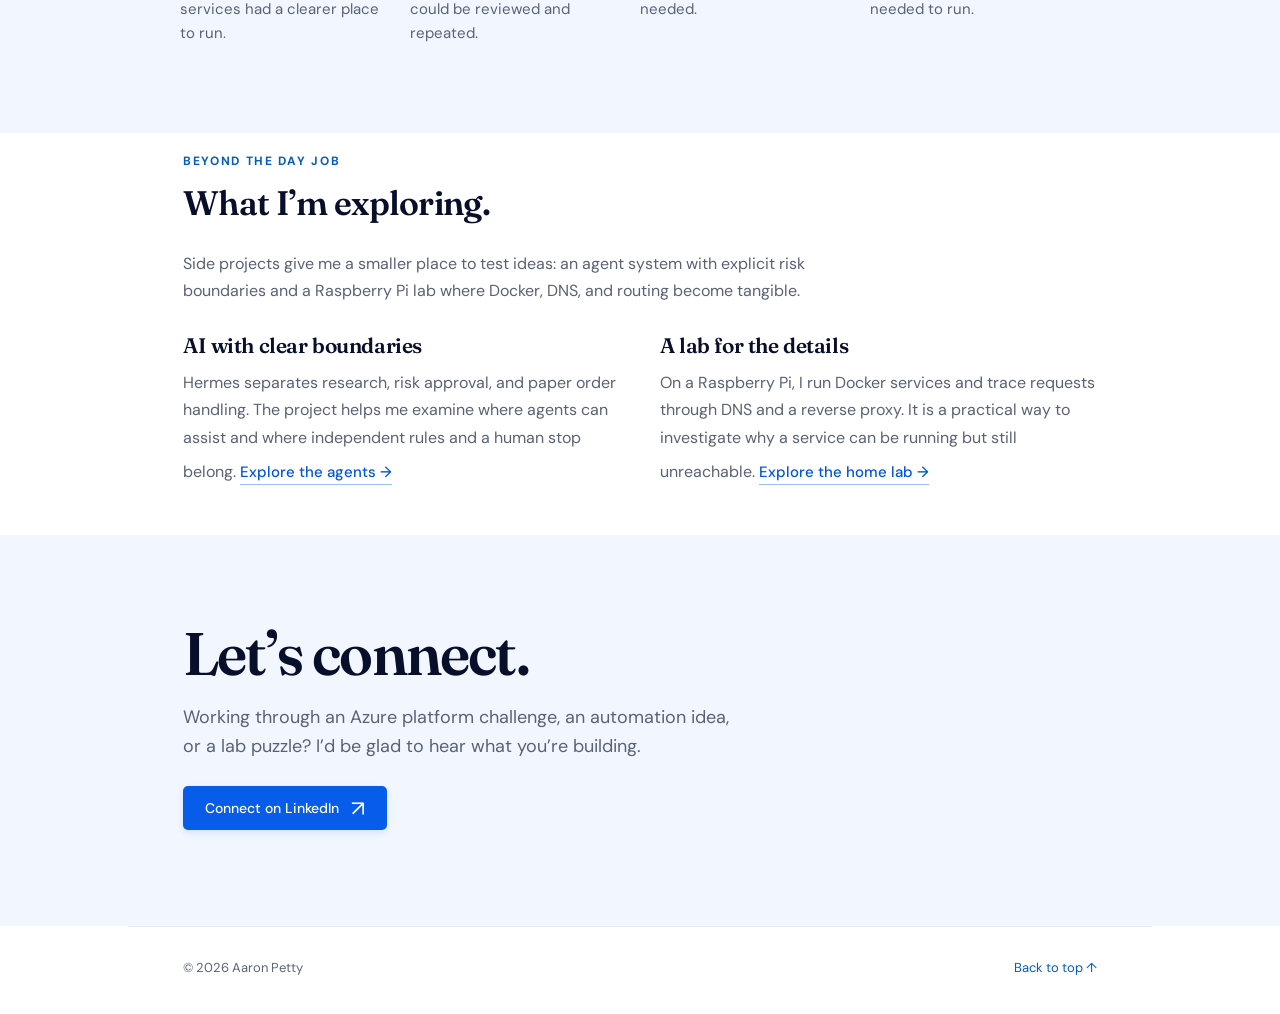
==== commit 2cdb6626: "Add favicon and compress hero images Headshot 447 KB -> 234 KB (960x1280), workspace 434 KB -> 232 K" ====
--- a/index.html
+++ b/index.html
@@ -9,6 +9,7 @@
   <meta property="og:image" content="https://azure-admin-aaron.github.io/Azure-admin-aaron/aaron-headshot-2026.jpeg">
   <meta property="og:type" content="website">
   <title>Aaron Petty — Azure Cloud Engineer</title>
+  <link rel="icon" href="favicon.svg" type="image/svg+xml">
   <link rel="stylesheet" href="styles.css?v=4"><link rel="stylesheet" href="contact.css?v=5">
   <link rel="stylesheet" href="navigation.css?v=2">
   <link rel="stylesheet" href="refresh.css?v=5">
@@ -34,7 +35,7 @@
         <div class="mock-actions"><a class="mock-button" href="projects.html">Explore projects <span aria-hidden="true">→</span></a><a class="mock-link" href="https://www.linkedin.com/in/aaron-petty-a0a09860" target="_blank" rel="noopener noreferrer">Say hello <span aria-hidden="true">↗</span><span class="sr-only"> (opens LinkedIn in a new tab)</span></a></div>
         <p class="hero-cert"><svg class="azure-mark" viewBox="0 0 96 96" aria-hidden="true"><path fill="#0078D4" fill-rule="evenodd" clip-rule="evenodd" d="M28.1854 10.081C29.0086 7.64193 31.2961 5.99976 33.8703 5.99976H36.9987H38.4459L38.446 6.00005H62.1284C64.7027 6.00005 66.9901 7.64222 67.8133 10.0813L92.1131 82.0807C93.4258 85.97 90.533 89.9994 86.4282 89.9994H59.0001V89.973C58.8125 89.9904 58.6218 89.9994 58.4285 89.9994H58.3233C57.0345 89.9994 55.7799 89.5844 54.7454 88.8158L36.4266 75.2076L32.812 85.9178C31.9888 88.3569 29.7014 89.9991 27.1271 89.9991H9.57056C5.46579 89.9991 2.57303 85.9697 3.88564 82.0804L28.1854 10.081ZM23.4277 60.5684L57.1306 85.6049C57.4755 85.8611 57.8937 85.9994 58.3233 85.9994H58.4285C59.7967 85.9994 60.761 84.6563 60.3234 83.3598L46.9041 43.5989L41.2017 58.759L40.7142 60.0549H39.3297H22.7397L23.4277 60.5684ZM86.4282 85.9994H64.0881C64.5181 84.7919 64.568 83.4279 64.1134 82.0807L39.8136 10.0813C39.8044 10.0541 39.795 10.027 39.7855 10H62.1284C62.9865 10 63.749 10.5474 64.0234 11.3604L88.3232 83.3598C88.7607 84.6563 87.7965 85.9994 86.4282 85.9994Z"/></svg><span>Microsoft Certified Azure Administrator. Working with Azure, Bicep, and GitHub.</span></p>
       </div>
-      <div class="hero-photo"><img src="aaron-headshot-2026.jpeg" width="1086" height="1448" alt="Aaron Petty" fetchpriority="high"></div>
+      <div class="hero-photo"><img src="aaron-headshot-2026.jpeg" width="960" height="1280" alt="Aaron Petty" fetchpriority="high"></div>
       <p class="handwritten" aria-hidden="true">Hi, I’m<br>Aaron.<span></span></p>
     </section>
     <section class="featured-project mock-container" id="story" aria-labelledby="project-title">
@@ -48,7 +49,7 @@
         <div class="mock-actions"><a class="mock-button" href="work.html#diagram">Explore the Azure diagram <span aria-hidden="true">→</span></a><a class="mock-link" href="https://github.com/Azure-admin-aaron" target="_blank" rel="noopener noreferrer">View GitHub profile <span aria-hidden="true">↗</span><span class="sr-only"> (opens in a new tab)</span></a></div>
       </div>
       <figure class="project-workbench">
-        <img src="assets/aaron-workspace.jpg" width="1448" height="1086" alt="Photorealistic workspace illustration with an Azure diagram, a laptop, a Raspberry Pi, a notebook, and a small wooden chess knight." loading="lazy" decoding="async">
+        <img src="assets/aaron-workspace.jpg" width="1200" height="900" alt="Photorealistic workspace illustration with an Azure diagram, a laptop, a Raspberry Pi, a notebook, and a small wooden chess knight." loading="lazy" decoding="async">
         <figcaption><strong>From diagrams to deployments.</strong> An illustrated workspace bringing together the platform work and the experiments that inform it.</figcaption>
       </figure>
     </section>
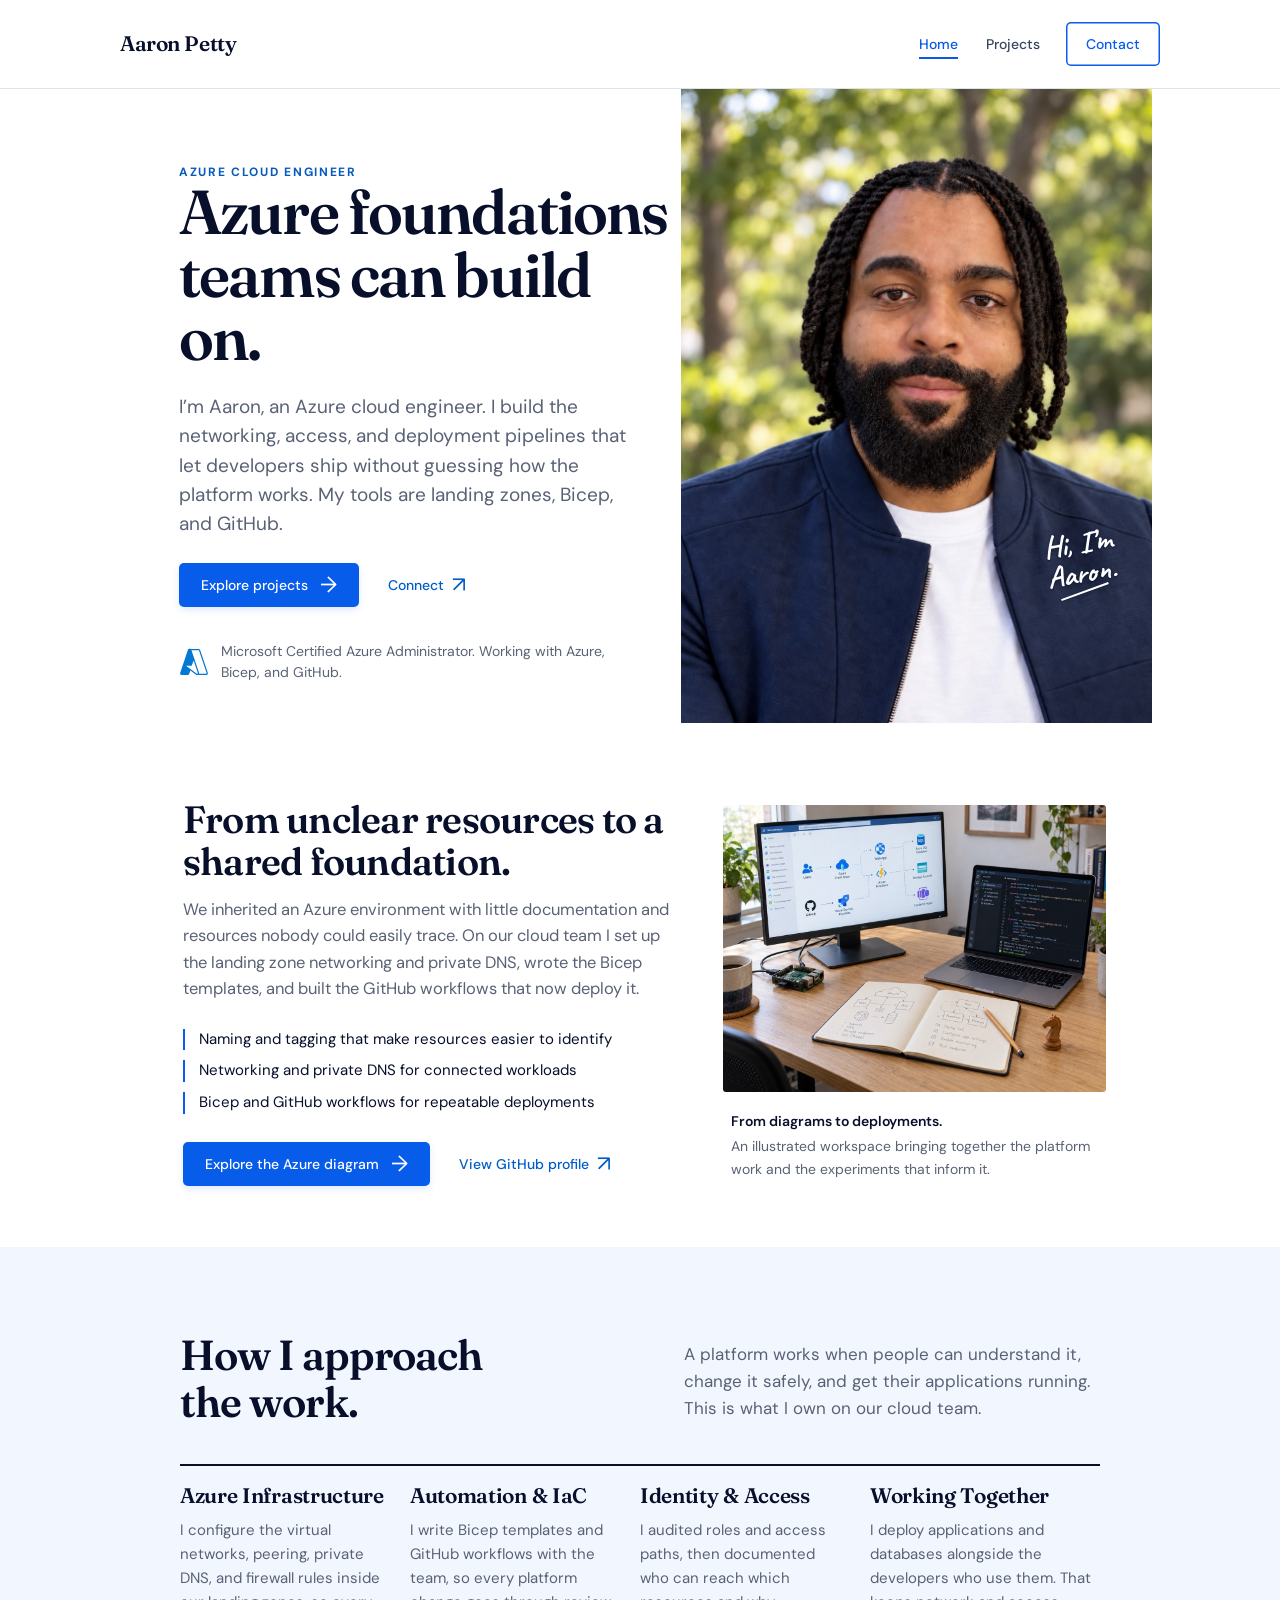
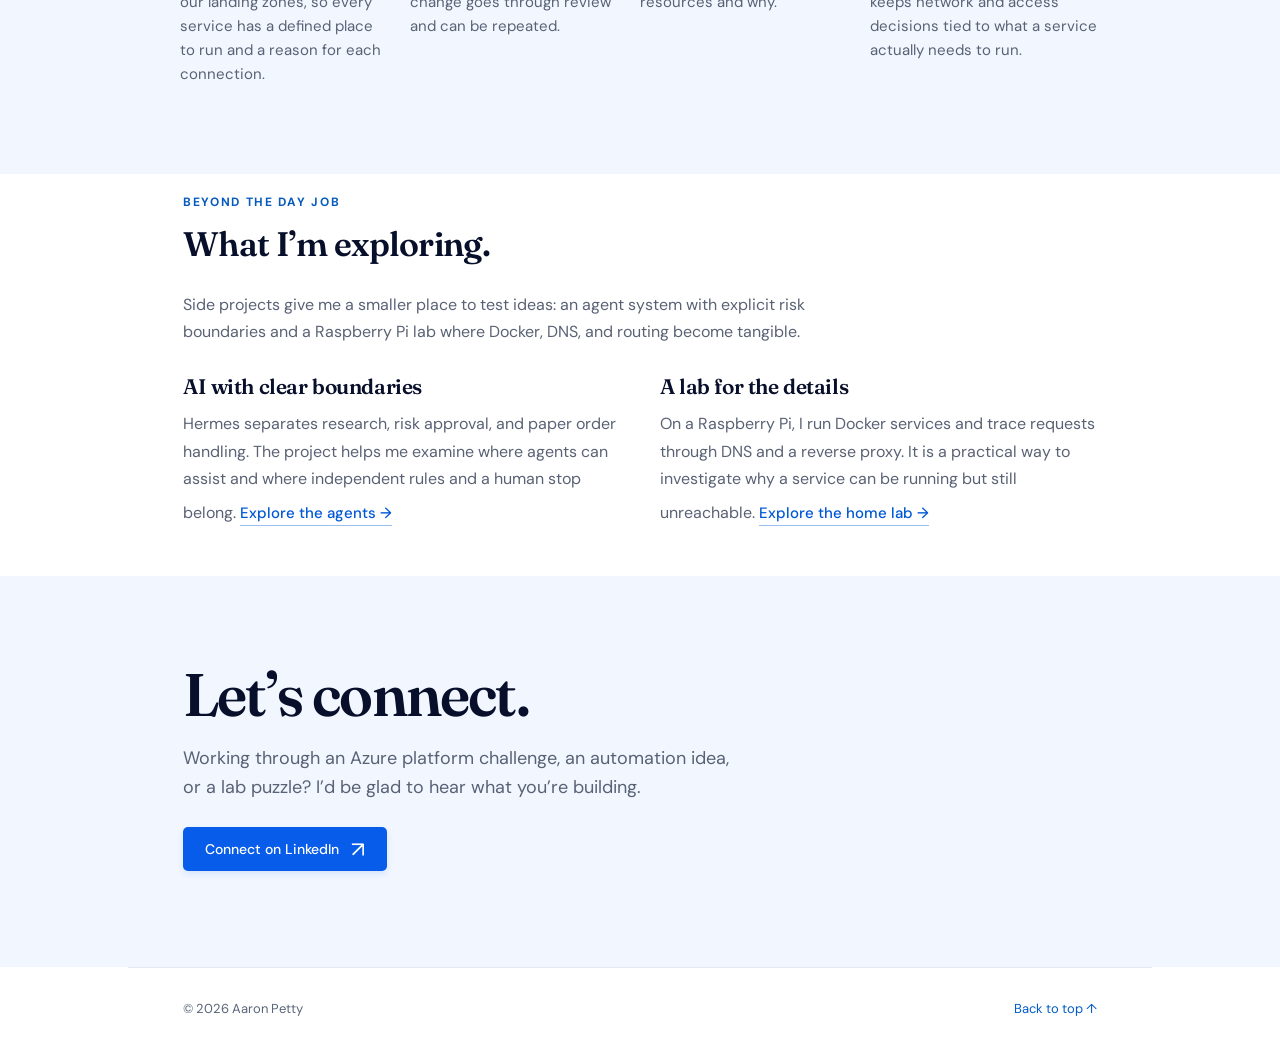
==== commit 8c33d8da: "Rewrite site copy: direct ownership, less hedging, trim repeated story Co-Authored-By: Claude Sonnet" ====
--- a/index.html
+++ b/index.html
@@ -30,9 +30,9 @@
   <main id="main">
     <section class="mock-hero mock-container" id="top" aria-labelledby="hero-title">
       <div class="mock-hero-copy"><p class="eyebrow">AZURE CLOUD ENGINEER</p>
-        <h1 id="hero-title">Making Azure<br>useful for teams.</h1>
-        <p class="hero-description">I’m Aaron, an Azure cloud engineer. I build cloud foundations teams can understand and maintain, combining landing zones, connected services, access reviews, and repeatable deployments with Bicep and GitHub.</p>
-        <div class="mock-actions"><a class="mock-button" href="projects.html">Explore projects <span aria-hidden="true">→</span></a><a class="mock-link" href="https://www.linkedin.com/in/aaron-petty-a0a09860" target="_blank" rel="noopener noreferrer">Say hello <span aria-hidden="true">↗</span><span class="sr-only"> (opens LinkedIn in a new tab)</span></a></div>
+        <h1 id="hero-title">Azure foundations<br>teams can build on.</h1>
+        <p class="hero-description">I’m Aaron, an Azure cloud engineer. I build the networking, access, and deployment pipelines that let developers ship without guessing how the platform works. My tools are landing zones, Bicep, and GitHub.</p>
+        <div class="mock-actions"><a class="mock-button" href="projects.html">Explore projects <span aria-hidden="true">→</span></a><a class="mock-link" href="https://www.linkedin.com/in/aaron-petty-a0a09860" target="_blank" rel="noopener noreferrer">Connect <span aria-hidden="true">↗</span><span class="sr-only"> (opens LinkedIn in a new tab)</span></a></div>
         <p class="hero-cert"><svg class="azure-mark" viewBox="0 0 96 96" aria-hidden="true"><path fill="#0078D4" fill-rule="evenodd" clip-rule="evenodd" d="M28.1854 10.081C29.0086 7.64193 31.2961 5.99976 33.8703 5.99976H36.9987H38.4459L38.446 6.00005H62.1284C64.7027 6.00005 66.9901 7.64222 67.8133 10.0813L92.1131 82.0807C93.4258 85.97 90.533 89.9994 86.4282 89.9994H59.0001V89.973C58.8125 89.9904 58.6218 89.9994 58.4285 89.9994H58.3233C57.0345 89.9994 55.7799 89.5844 54.7454 88.8158L36.4266 75.2076L32.812 85.9178C31.9888 88.3569 29.7014 89.9991 27.1271 89.9991H9.57056C5.46579 89.9991 2.57303 85.9697 3.88564 82.0804L28.1854 10.081ZM23.4277 60.5684L57.1306 85.6049C57.4755 85.8611 57.8937 85.9994 58.3233 85.9994H58.4285C59.7967 85.9994 60.761 84.6563 60.3234 83.3598L46.9041 43.5989L41.2017 58.759L40.7142 60.0549H39.3297H22.7397L23.4277 60.5684ZM86.4282 85.9994H64.0881C64.5181 84.7919 64.568 83.4279 64.1134 82.0807L39.8136 10.0813C39.8044 10.0541 39.795 10.027 39.7855 10H62.1284C62.9865 10 63.749 10.5474 64.0234 11.3604L88.3232 83.3598C88.7607 84.6563 87.7965 85.9994 86.4282 85.9994Z"/></svg><span>Microsoft Certified Azure Administrator. Working with Azure, Bicep, and GitHub.</span></p>
       </div>
       <div class="hero-photo"><img src="aaron-headshot-2026.jpeg" width="960" height="1280" alt="Aaron Petty" fetchpriority="high"></div>
@@ -40,7 +40,7 @@
     </section>
     <section class="featured-project mock-container" id="story" aria-labelledby="project-title">
       <div class="project-copy"><h2 id="project-title">From unclear resources to a shared foundation.</h2>
-        <p>Our cloud team took on an Azure environment with limited documentation and resources that were hard to identify. I helped shape clearer landing zones and resource standards, connect services, and make deployments repeatable alongside the developers using the platform.</p>
+        <p>We inherited an Azure environment with little documentation and resources nobody could easily trace. On our cloud team I set up the landing zone networking and private DNS, wrote the Bicep templates, and built the GitHub workflows that now deploy it.</p>
         <div class="project-results">
           <div><span>Naming and tagging that make resources easier to identify</span></div>
           <div><span>Networking and private DNS for connected workloads</span></div>
@@ -54,12 +54,12 @@
       </figure>
     </section>
     <section class="expertise-band" id="expertise" aria-labelledby="expertise-title"><div class="mock-container">
-      <div class="expertise-intro"><div><h2 id="expertise-title">How I approach<br>the work.</h2></div><p>The platform is useful when people can understand it, change it safely, and get their applications running. These are the areas where I contributed to that goal.</p></div>
+      <div class="expertise-intro"><div><h2 id="expertise-title">How I approach<br>the work.</h2></div><p>A platform works when people can understand it, change it safely, and get their applications running. This is what I own on our cloud team.</p></div>
       <div class="expertise-columns">
-        <article><div class="column-heading"><h3>Azure Infrastructure</h3></div><p>I helped organize landing zones and configure virtual networks, peering, private DNS, and firewall rules so services had a clearer place to run.</p></article>
-        <article><div class="column-heading"><h3>Automation &amp; IaC</h3></div><p>I built Bicep templates with the cloud team and contributed GitHub workflows so deployments could be reviewed and repeated.</p></article>
-        <article><div class="column-heading"><h3>Identity &amp; Access</h3></div><p>I audited roles and access paths to clarify who could reach which resources and why those permissions were needed.</p></article>
-        <article><div class="column-heading"><h3>Working Together</h3></div><p>Working with developers on applications and databases helped connect platform decisions to what the services needed to run.</p></article>
+        <article><div class="column-heading"><h3>Azure Infrastructure</h3></div><p>I configure the virtual networks, peering, private DNS, and firewall rules inside our landing zones, so every service has a defined place to run and a reason for each connection.</p></article>
+        <article><div class="column-heading"><h3>Automation &amp; IaC</h3></div><p>I write Bicep templates and GitHub workflows with the team, so every platform change goes through review and can be repeated.</p></article>
+        <article><div class="column-heading"><h3>Identity &amp; Access</h3></div><p>I audited roles and access paths, then documented who can reach which resources and why.</p></article>
+        <article><div class="column-heading"><h3>Working Together</h3></div><p>I deploy applications and databases alongside the developers who use them. That keeps network and access decisions tied to what a service actually needs to run.</p></article>
       </div>
     </div></section>
     <section class="work-detail current-focus mock-container" aria-labelledby="focus-title">
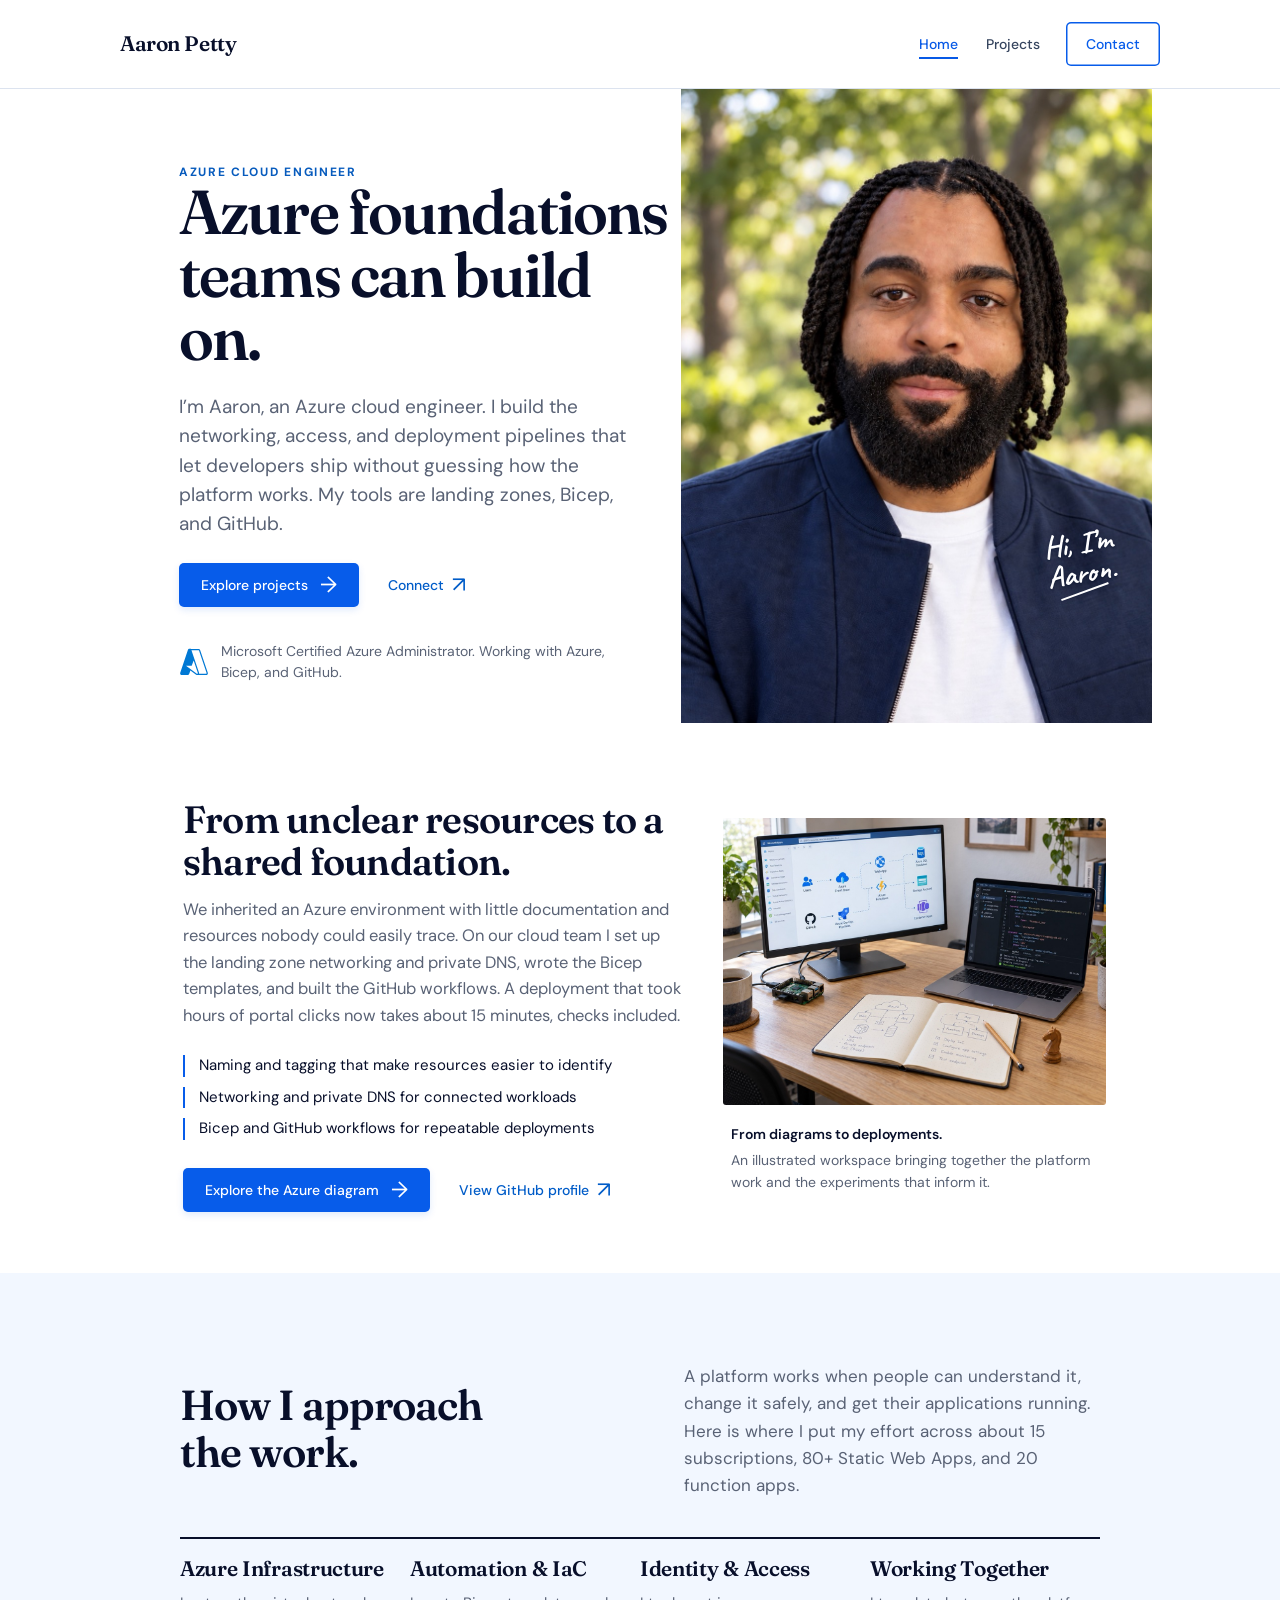
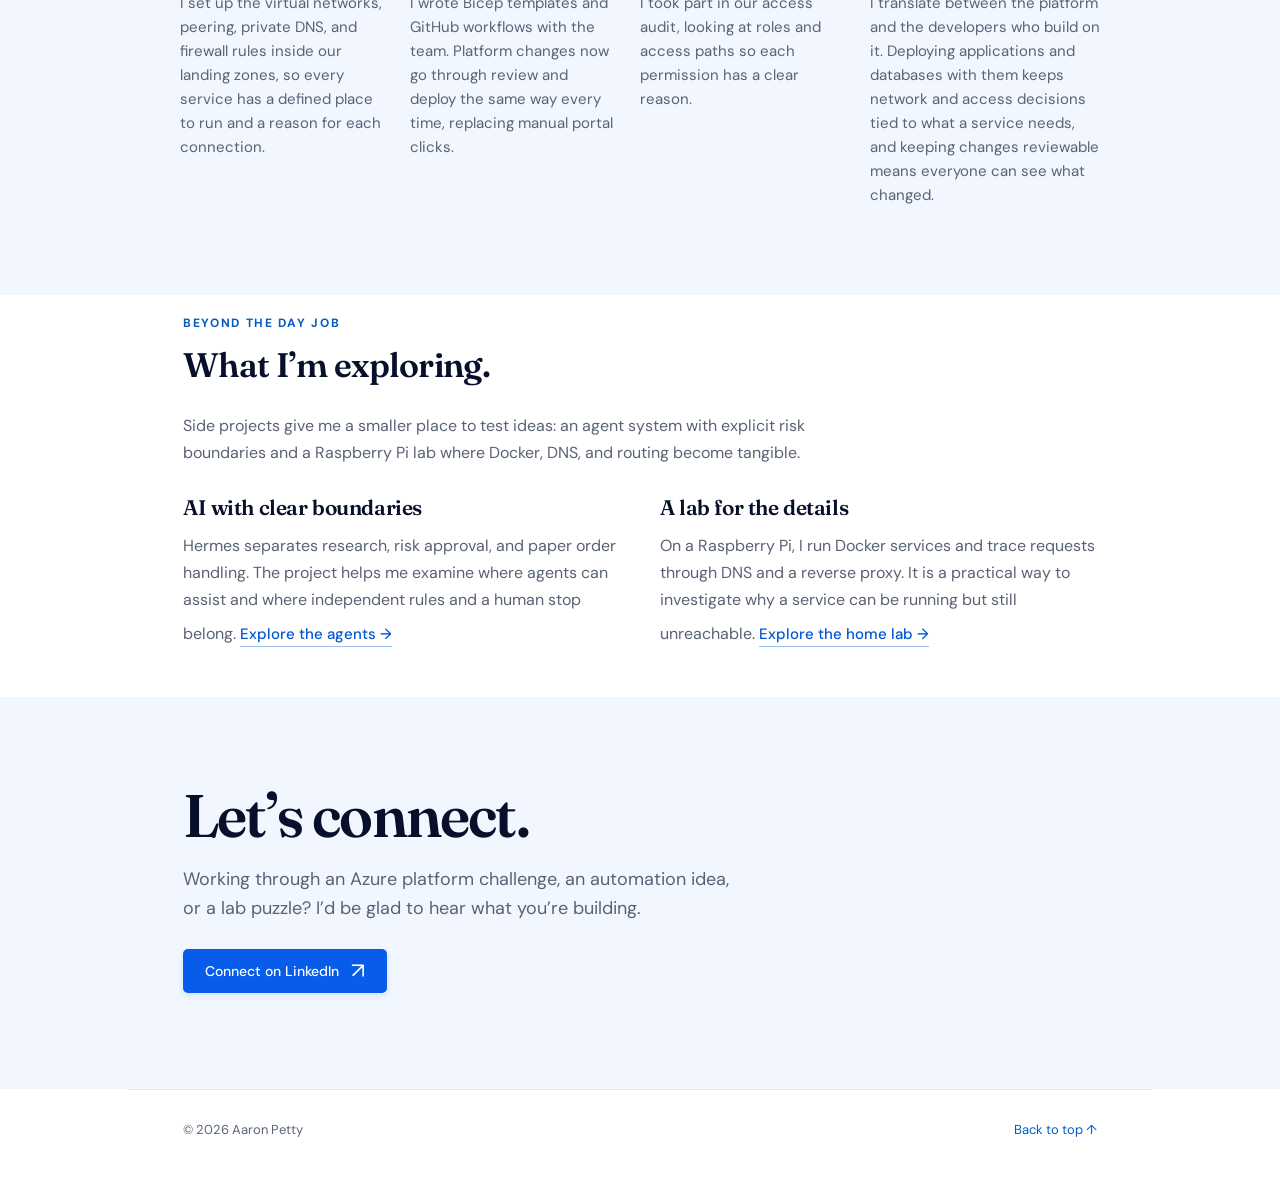
==== commit ad8feb67: "Add real scale and deploy-time numbers; soften access audit claim Co-Authored-By: Claude Sonnet 5.5 " ====
--- a/index.html
+++ b/index.html
@@ -40,7 +40,7 @@
     </section>
     <section class="featured-project mock-container" id="story" aria-labelledby="project-title">
       <div class="project-copy"><h2 id="project-title">From unclear resources to a shared foundation.</h2>
-        <p>We inherited an Azure environment with little documentation and resources nobody could easily trace. On our cloud team I set up the landing zone networking and private DNS, wrote the Bicep templates, and built the GitHub workflows that now deploy it.</p>
+        <p>We inherited an Azure environment with little documentation and resources nobody could easily trace. On our cloud team I set up the landing zone networking and private DNS, wrote the Bicep templates, and built the GitHub workflows. A deployment that took hours of portal clicks now takes about 15 minutes, checks included.</p>
         <div class="project-results">
           <div><span>Naming and tagging that make resources easier to identify</span></div>
           <div><span>Networking and private DNS for connected workloads</span></div>
@@ -54,12 +54,12 @@
       </figure>
     </section>
     <section class="expertise-band" id="expertise" aria-labelledby="expertise-title"><div class="mock-container">
-      <div class="expertise-intro"><div><h2 id="expertise-title">How I approach<br>the work.</h2></div><p>A platform works when people can understand it, change it safely, and get their applications running. This is what I own on our cloud team.</p></div>
+      <div class="expertise-intro"><div><h2 id="expertise-title">How I approach<br>the work.</h2></div><p>A platform works when people can understand it, change it safely, and get their applications running. Here is where I put my effort across about 15 subscriptions, 80+ Static Web Apps, and 20 function apps.</p></div>
       <div class="expertise-columns">
-        <article><div class="column-heading"><h3>Azure Infrastructure</h3></div><p>I configure the virtual networks, peering, private DNS, and firewall rules inside our landing zones, so every service has a defined place to run and a reason for each connection.</p></article>
-        <article><div class="column-heading"><h3>Automation &amp; IaC</h3></div><p>I write Bicep templates and GitHub workflows with the team, so every platform change goes through review and can be repeated.</p></article>
-        <article><div class="column-heading"><h3>Identity &amp; Access</h3></div><p>I audited roles and access paths, then documented who can reach which resources and why.</p></article>
-        <article><div class="column-heading"><h3>Working Together</h3></div><p>I deploy applications and databases alongside the developers who use them. That keeps network and access decisions tied to what a service actually needs to run.</p></article>
+        <article><div class="column-heading"><h3>Azure Infrastructure</h3></div><p>I set up the virtual networks, peering, private DNS, and firewall rules inside our landing zones, so every service has a defined place to run and a reason for each connection.</p></article>
+        <article><div class="column-heading"><h3>Automation &amp; IaC</h3></div><p>I wrote Bicep templates and GitHub workflows with the team. Platform changes now go through review and deploy the same way every time, replacing manual portal clicks.</p></article>
+        <article><div class="column-heading"><h3>Identity &amp; Access</h3></div><p>I took part in our access audit, looking at roles and access paths so each permission has a clear reason.</p></article>
+        <article><div class="column-heading"><h3>Working Together</h3></div><p>I translate between the platform and the developers who build on it. Deploying applications and databases with them keeps network and access decisions tied to what a service needs, and keeping changes reviewable means everyone can see what changed.</p></article>
       </div>
     </div></section>
     <section class="work-detail current-focus mock-container" aria-labelledby="focus-title">
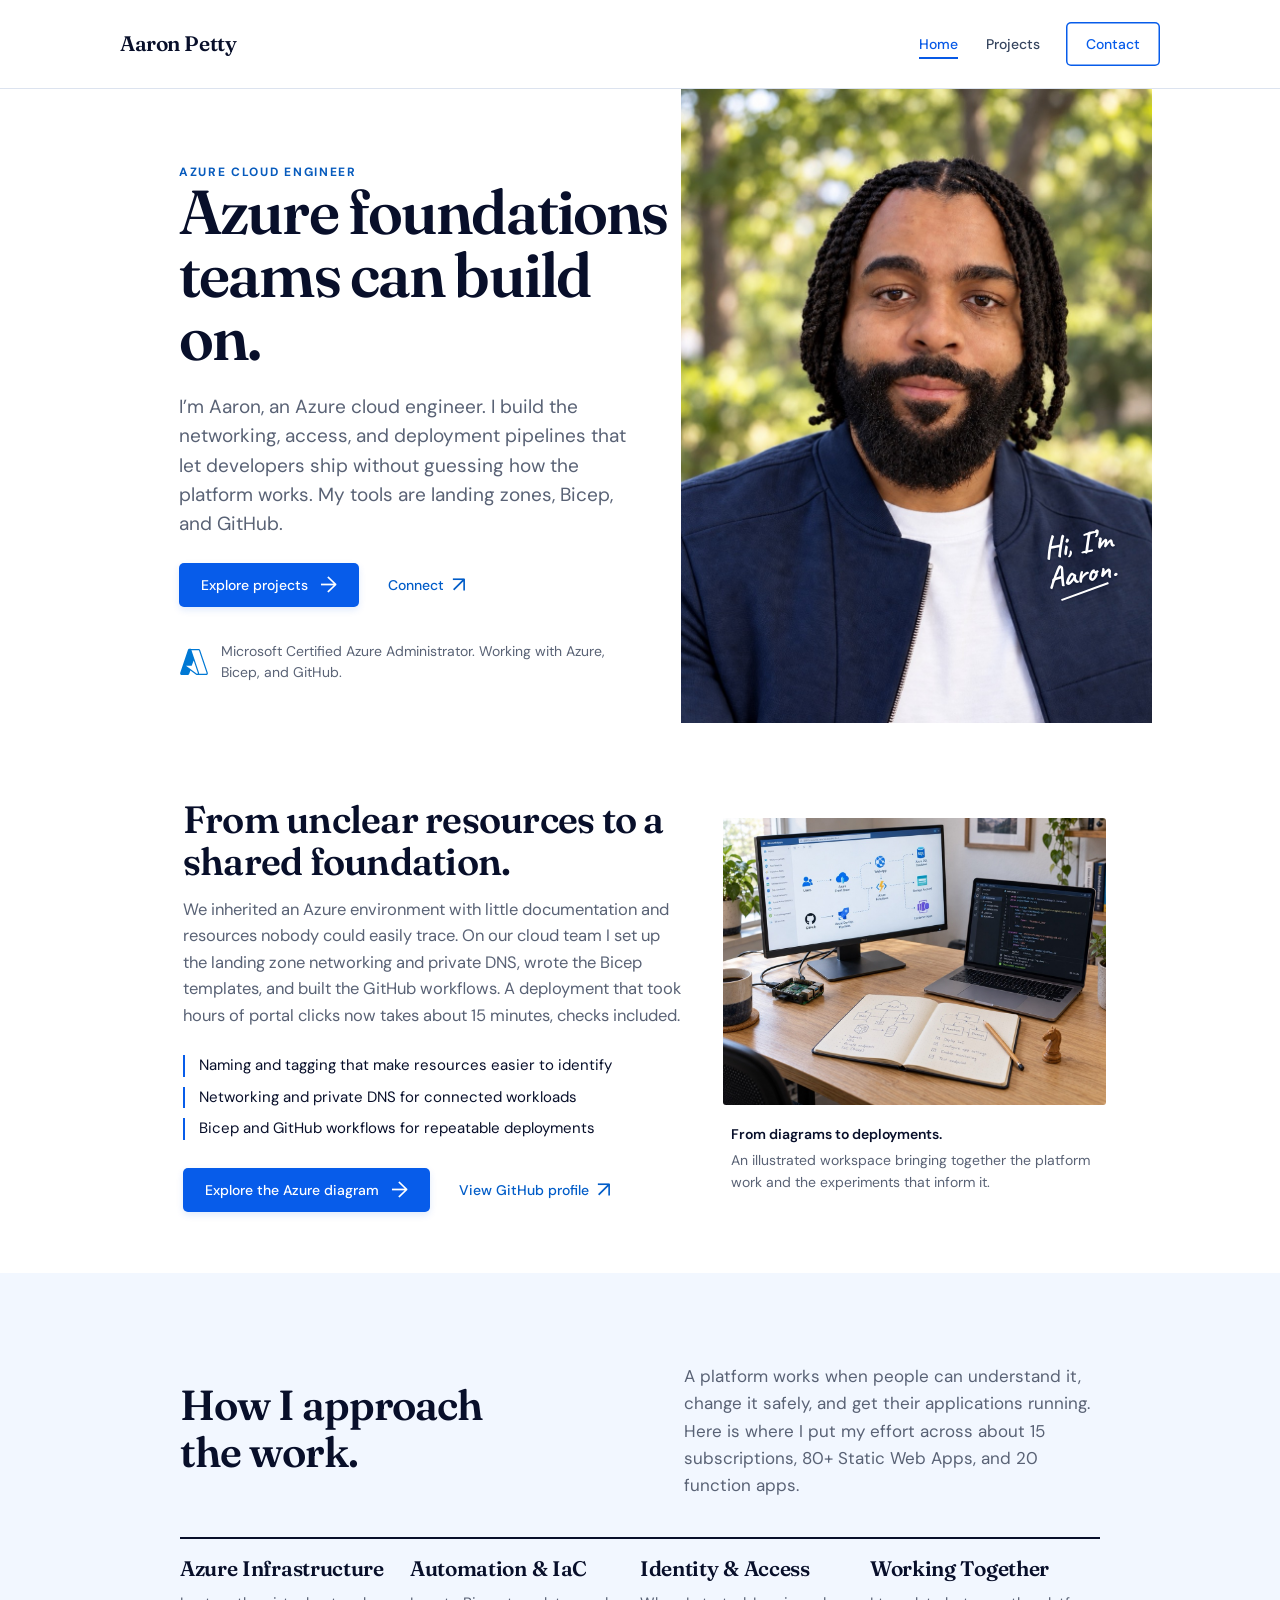
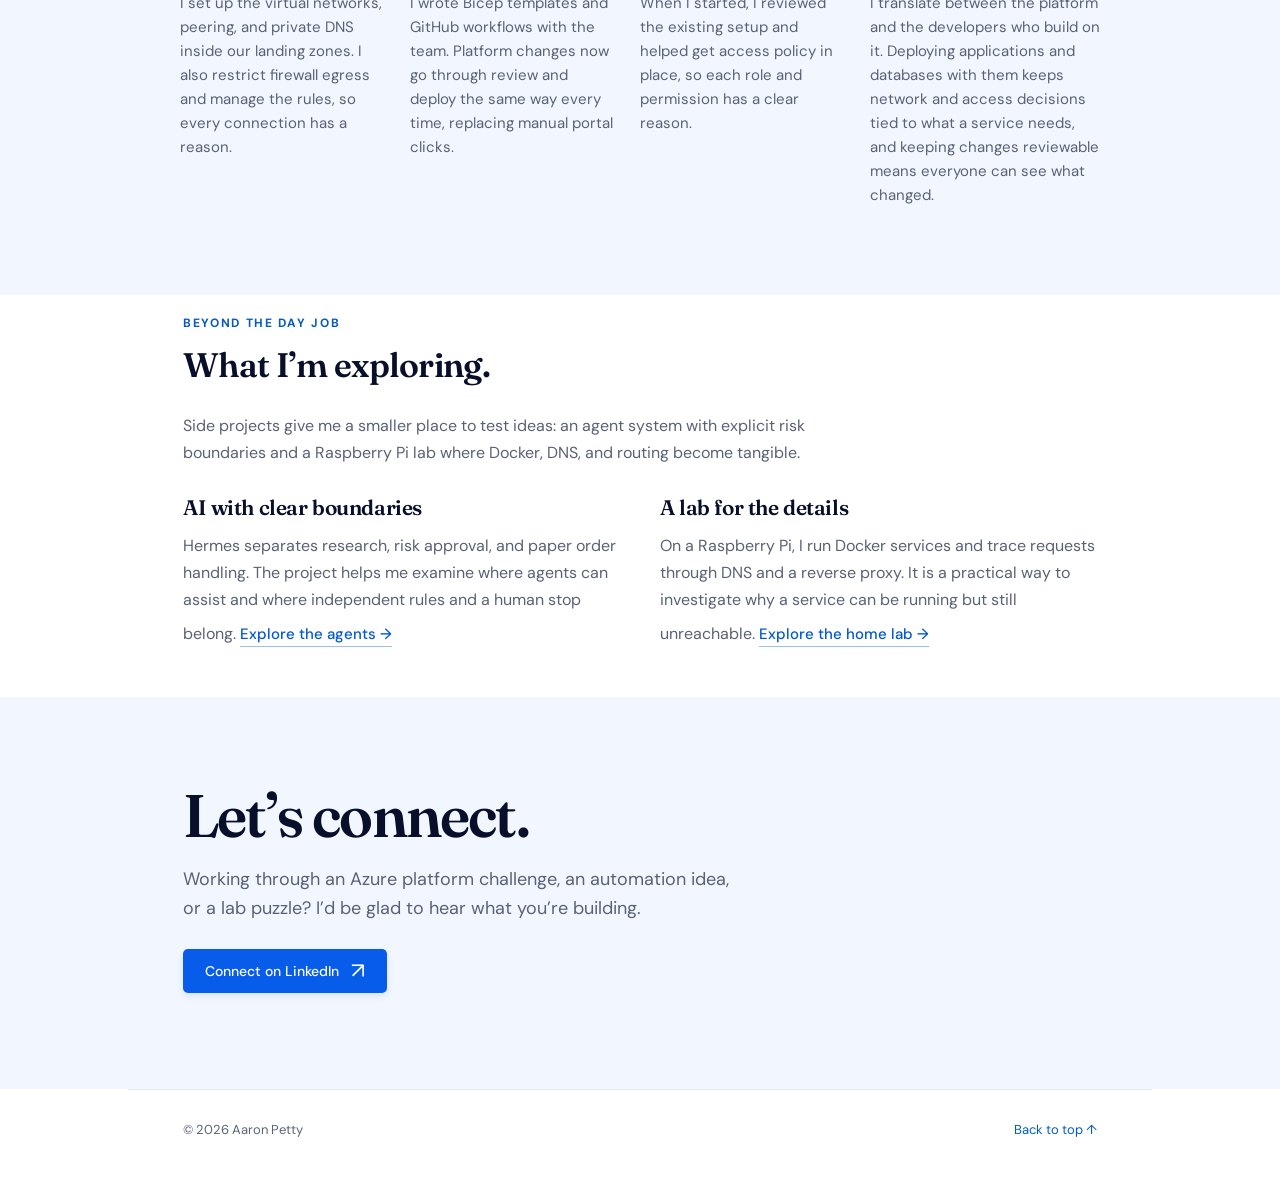
==== commit 96cc6e71: "Generic SIEM wording; firewall egress and policy details from Aaron Co-Authored-By: Claude Sonnet 5." ====
--- a/index.html
+++ b/index.html
@@ -56,9 +56,9 @@
     <section class="expertise-band" id="expertise" aria-labelledby="expertise-title"><div class="mock-container">
       <div class="expertise-intro"><div><h2 id="expertise-title">How I approach<br>the work.</h2></div><p>A platform works when people can understand it, change it safely, and get their applications running. Here is where I put my effort across about 15 subscriptions, 80+ Static Web Apps, and 20 function apps.</p></div>
       <div class="expertise-columns">
-        <article><div class="column-heading"><h3>Azure Infrastructure</h3></div><p>I set up the virtual networks, peering, private DNS, and firewall rules inside our landing zones, so every service has a defined place to run and a reason for each connection.</p></article>
+        <article><div class="column-heading"><h3>Azure Infrastructure</h3></div><p>I set up the virtual networks, peering, and private DNS inside our landing zones. I also restrict firewall egress and manage the rules, so every connection has a reason.</p></article>
         <article><div class="column-heading"><h3>Automation &amp; IaC</h3></div><p>I wrote Bicep templates and GitHub workflows with the team. Platform changes now go through review and deploy the same way every time, replacing manual portal clicks.</p></article>
-        <article><div class="column-heading"><h3>Identity &amp; Access</h3></div><p>I took part in our access audit, looking at roles and access paths so each permission has a clear reason.</p></article>
+        <article><div class="column-heading"><h3>Identity &amp; Access</h3></div><p>When I started, I reviewed the existing setup and helped get access policy in place, so each role and permission has a clear reason.</p></article>
         <article><div class="column-heading"><h3>Working Together</h3></div><p>I translate between the platform and the developers who build on it. Deploying applications and databases with them keeps network and access decisions tied to what a service needs, and keeping changes reviewable means everyone can see what changed.</p></article>
       </div>
     </div></section>
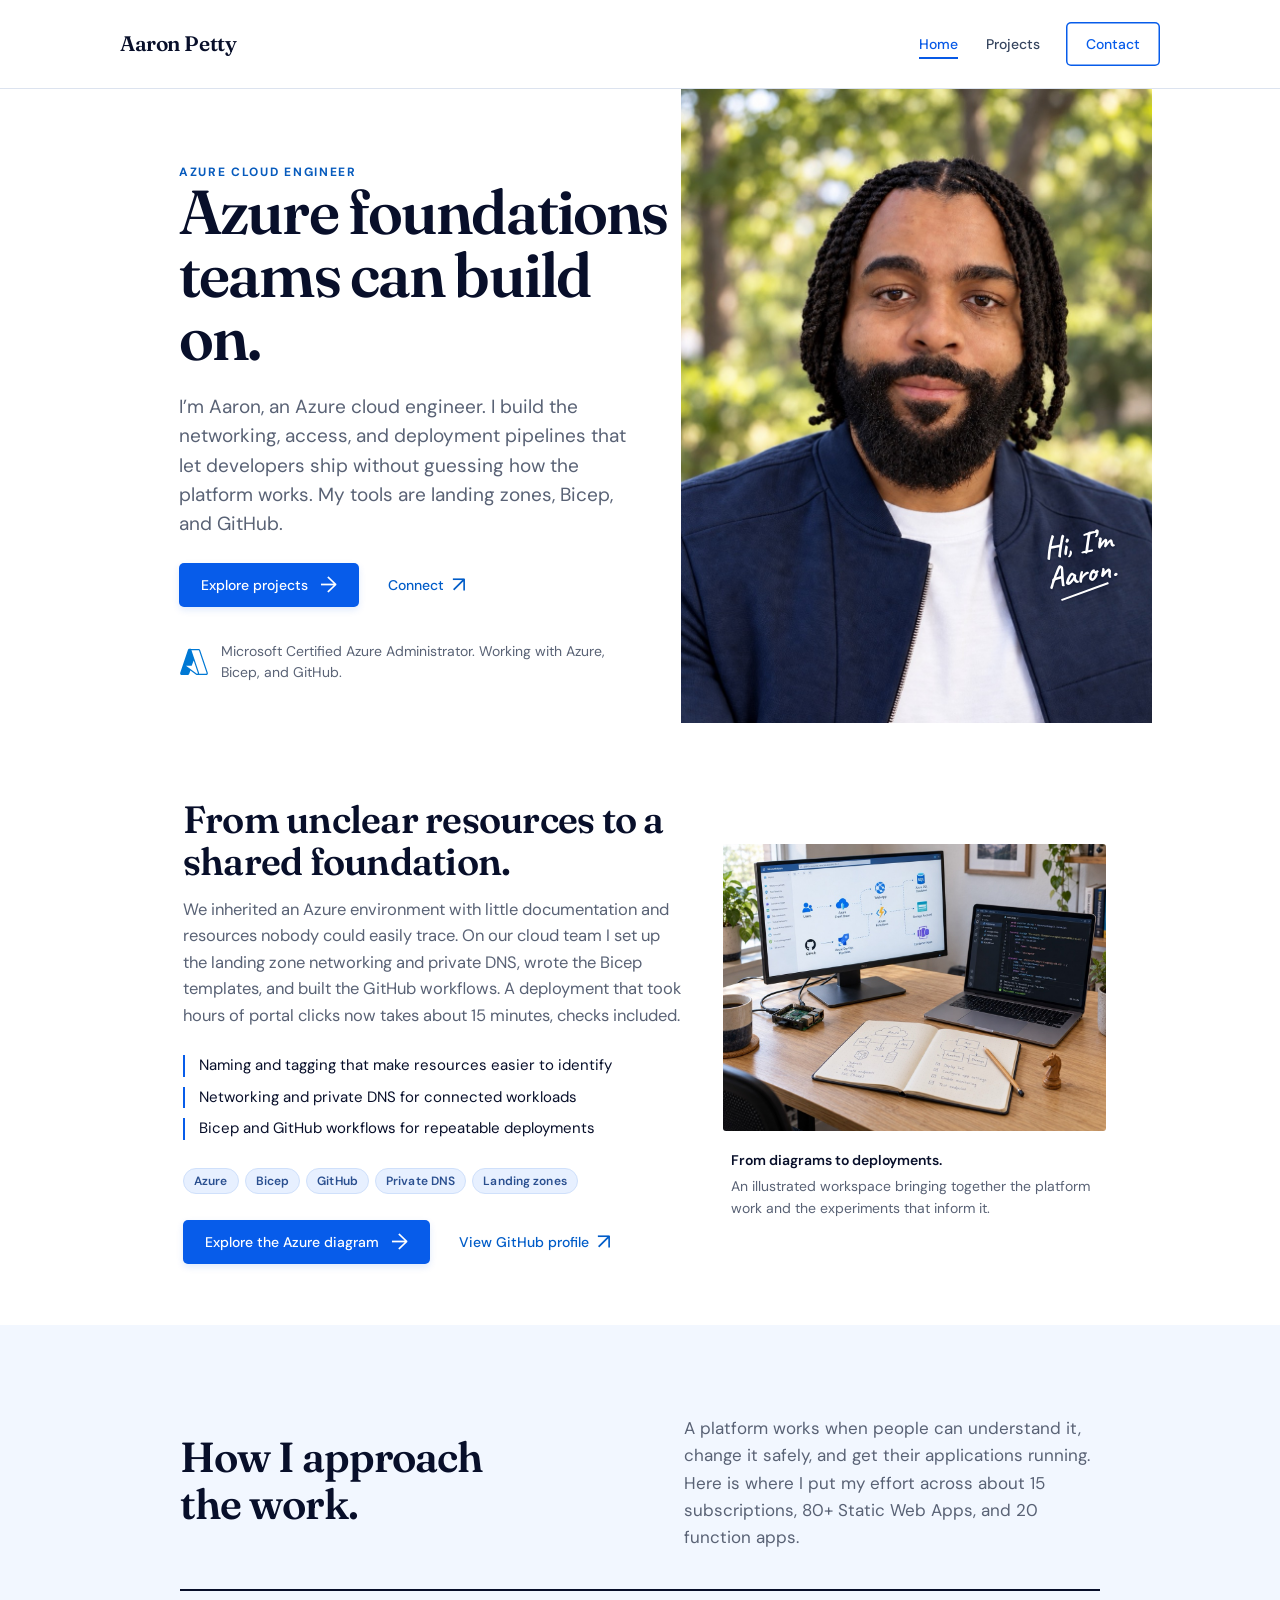
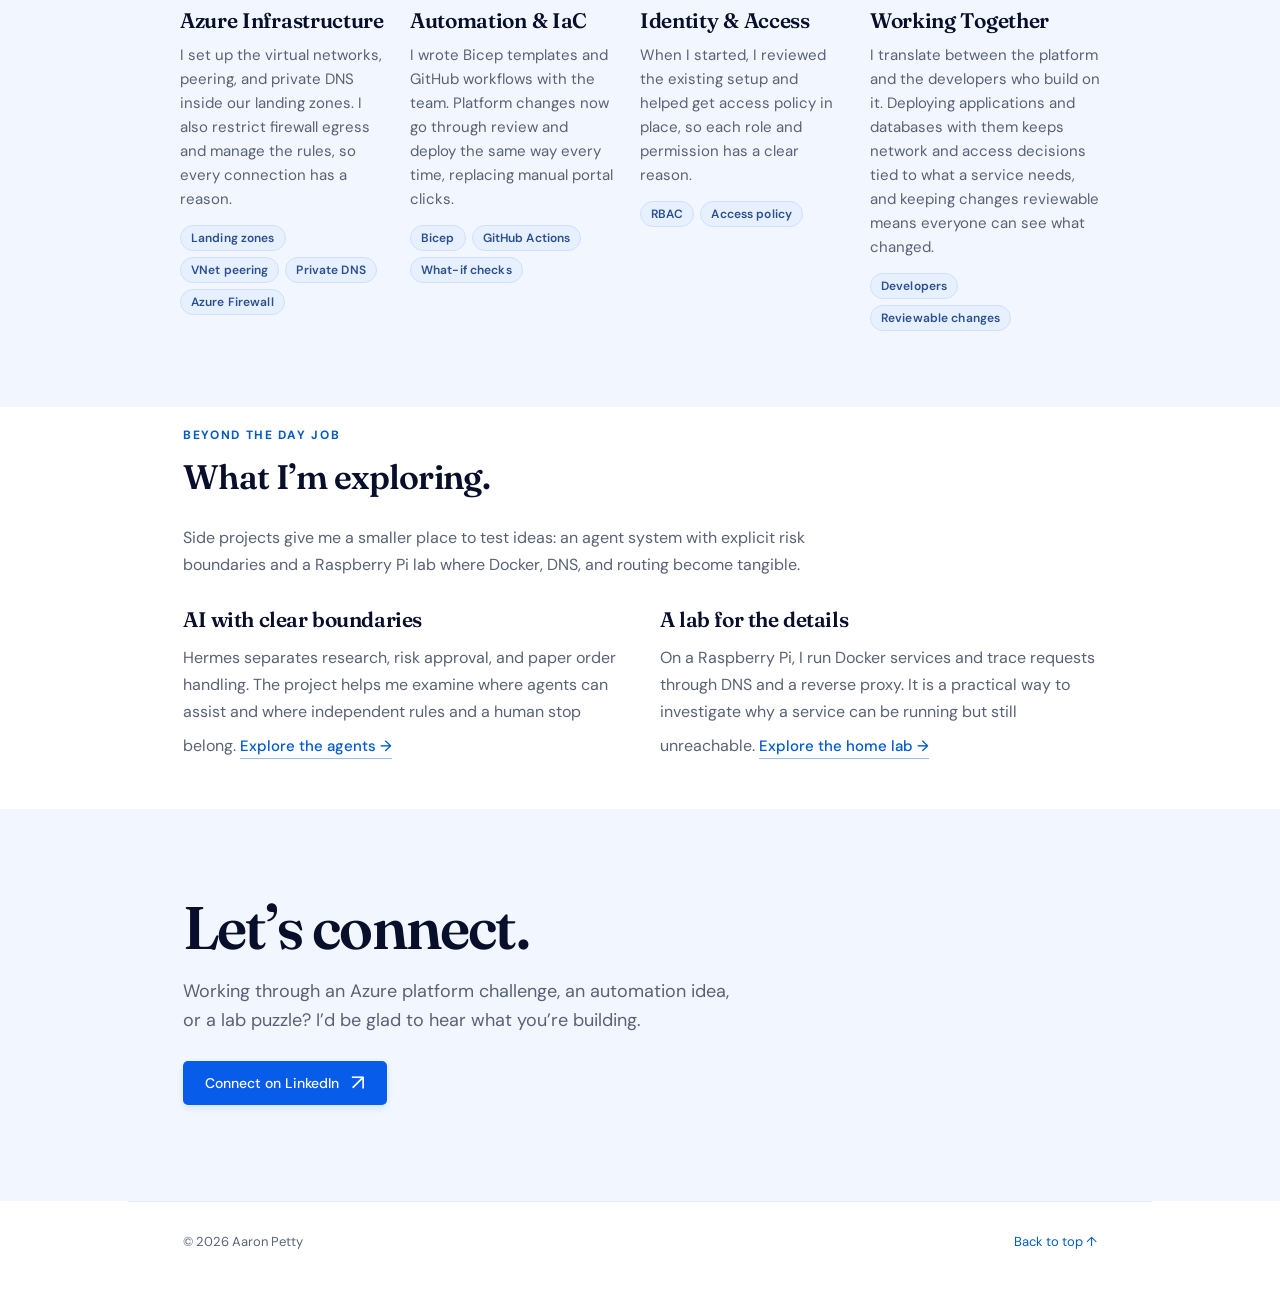
==== commit 9f186fcf: "Add skill tags, tile hover lift, and illustrative Bicep snippet Co-Authored-By: Claude Sonnet 5.5 <n" ====
--- a/index.html
+++ b/index.html
@@ -14,6 +14,7 @@
   <link rel="stylesheet" href="navigation.css?v=2">
   <link rel="stylesheet" href="refresh.css?v=5">
   <script src="navigation.js?v=2" defer></script>
+<link rel="stylesheet" href="polish.css?v=1">
 </head>
 <body class="mock-page">
   <a class="skip-link" href="#main">Skip to content</a>
@@ -46,6 +47,7 @@
           <div><span>Networking and private DNS for connected workloads</span></div>
           <div><span>Bicep and GitHub workflows for repeatable deployments</span></div>
         </div>
+        <ul class="tags"><li>Azure</li><li>Bicep</li><li>GitHub</li><li>Private DNS</li><li>Landing zones</li></ul>
         <div class="mock-actions"><a class="mock-button" href="work.html#diagram">Explore the Azure diagram <span aria-hidden="true">→</span></a><a class="mock-link" href="https://github.com/Azure-admin-aaron" target="_blank" rel="noopener noreferrer">View GitHub profile <span aria-hidden="true">↗</span><span class="sr-only"> (opens in a new tab)</span></a></div>
       </div>
       <figure class="project-workbench">
@@ -56,10 +58,10 @@
     <section class="expertise-band" id="expertise" aria-labelledby="expertise-title"><div class="mock-container">
       <div class="expertise-intro"><div><h2 id="expertise-title">How I approach<br>the work.</h2></div><p>A platform works when people can understand it, change it safely, and get their applications running. Here is where I put my effort across about 15 subscriptions, 80+ Static Web Apps, and 20 function apps.</p></div>
       <div class="expertise-columns">
-        <article><div class="column-heading"><h3>Azure Infrastructure</h3></div><p>I set up the virtual networks, peering, and private DNS inside our landing zones. I also restrict firewall egress and manage the rules, so every connection has a reason.</p></article>
-        <article><div class="column-heading"><h3>Automation &amp; IaC</h3></div><p>I wrote Bicep templates and GitHub workflows with the team. Platform changes now go through review and deploy the same way every time, replacing manual portal clicks.</p></article>
-        <article><div class="column-heading"><h3>Identity &amp; Access</h3></div><p>When I started, I reviewed the existing setup and helped get access policy in place, so each role and permission has a clear reason.</p></article>
-        <article><div class="column-heading"><h3>Working Together</h3></div><p>I translate between the platform and the developers who build on it. Deploying applications and databases with them keeps network and access decisions tied to what a service needs, and keeping changes reviewable means everyone can see what changed.</p></article>
+        <article><div class="column-heading"><h3>Azure Infrastructure</h3></div><p>I set up the virtual networks, peering, and private DNS inside our landing zones. I also restrict firewall egress and manage the rules, so every connection has a reason.</p><ul class="tags"><li>Landing zones</li><li>VNet peering</li><li>Private DNS</li><li>Azure Firewall</li></ul></article>
+        <article><div class="column-heading"><h3>Automation &amp; IaC</h3></div><p>I wrote Bicep templates and GitHub workflows with the team. Platform changes now go through review and deploy the same way every time, replacing manual portal clicks.</p><ul class="tags"><li>Bicep</li><li>GitHub Actions</li><li>What-if checks</li></ul></article>
+        <article><div class="column-heading"><h3>Identity &amp; Access</h3></div><p>When I started, I reviewed the existing setup and helped get access policy in place, so each role and permission has a clear reason.</p><ul class="tags"><li>RBAC</li><li>Access policy</li></ul></article>
+        <article><div class="column-heading"><h3>Working Together</h3></div><p>I translate between the platform and the developers who build on it. Deploying applications and databases with them keeps network and access decisions tied to what a service needs, and keeping changes reviewable means everyone can see what changed.</p><ul class="tags"><li>Developers</li><li>Reviewable changes</li></ul></article>
       </div>
     </div></section>
     <section class="work-detail current-focus mock-container" aria-labelledby="focus-title">
--- a/polish.css
+++ b/polish.css
@@ -0,0 +1,22 @@
+/* Tags */
+.tags{display:flex;flex-wrap:wrap;gap:6px;list-style:none;margin:14px 0 0;padding:0}
+.tags li{font:600 12px/1 'DM Sans',Arial,sans-serif;letter-spacing:.01em;color:#2a4f8f;background:#e7f0ff;border:1px solid #cfe0fb;border-radius:999px;padding:6px 10px}
+.project-copy>.tags{margin:0 0 26px}
+/* Tile hovers (cards are not links, so lift only: no arrow, no pointer) */
+.expertise-columns article,.hands-on-grid article{transition:transform .2s ease,box-shadow .2s ease,border-color .2s ease}
+.expertise-columns article:hover{transform:translateY(-3px);border-top-color:var(--blue,#0759e6)}
+.hands-on-grid article:hover{transform:translateY(-3px);border-color:#a8c7e7;box-shadow:0 12px 28px #0e1b3317}
+@media(prefers-reduced-motion:reduce){.expertise-columns article,.hands-on-grid article{transition:none}.expertise-columns article:hover,.hands-on-grid article:hover{transform:none}}
+/* Code sample */
+.code-sample{padding-block:56px 20px}
+.code-sample h2{font-size:clamp(28px,3.4vw,38px);line-height:1.15;margin:0 0 14px}
+.code-sample>p{max-width:640px;color:var(--body,#3d4a63);margin:0 0 24px}
+.code-card{margin:0;border-radius:12px;overflow:hidden;background:#0e1b33;box-shadow:0 14px 34px #0e1b3326}
+.code-card figcaption{display:flex;align-items:center;gap:14px;padding:11px 16px;background:#16294a;color:#c7d6f2;font:600 13px 'DM Sans',Arial,sans-serif}
+.code-note{margin-left:auto;font-weight:500;color:#8fa6cf}
+.code-copy{border:1px solid #3b5688;background:transparent;color:#dbe7ff;border-radius:6px;padding:5px 12px;font:600 12px 'DM Sans',Arial,sans-serif;cursor:pointer}
+.code-copy:hover{background:#22396a}
+.code-copy:focus-visible{outline:3px solid #68aaff;outline-offset:2px}
+.code-card pre{margin:0;padding:20px 22px;overflow-x:auto;color:#dbe7ff;font:14px/1.7 ui-monospace,SFMono-Regular,Menlo,Consolas,monospace}
+.code-card .k{color:#7ab4ff}.code-card .s{color:#9fe0b4}.code-card .t{color:#f5c883}
+@media(max-width:650px){.code-note{display:none}.code-card pre{font-size:12.5px}}
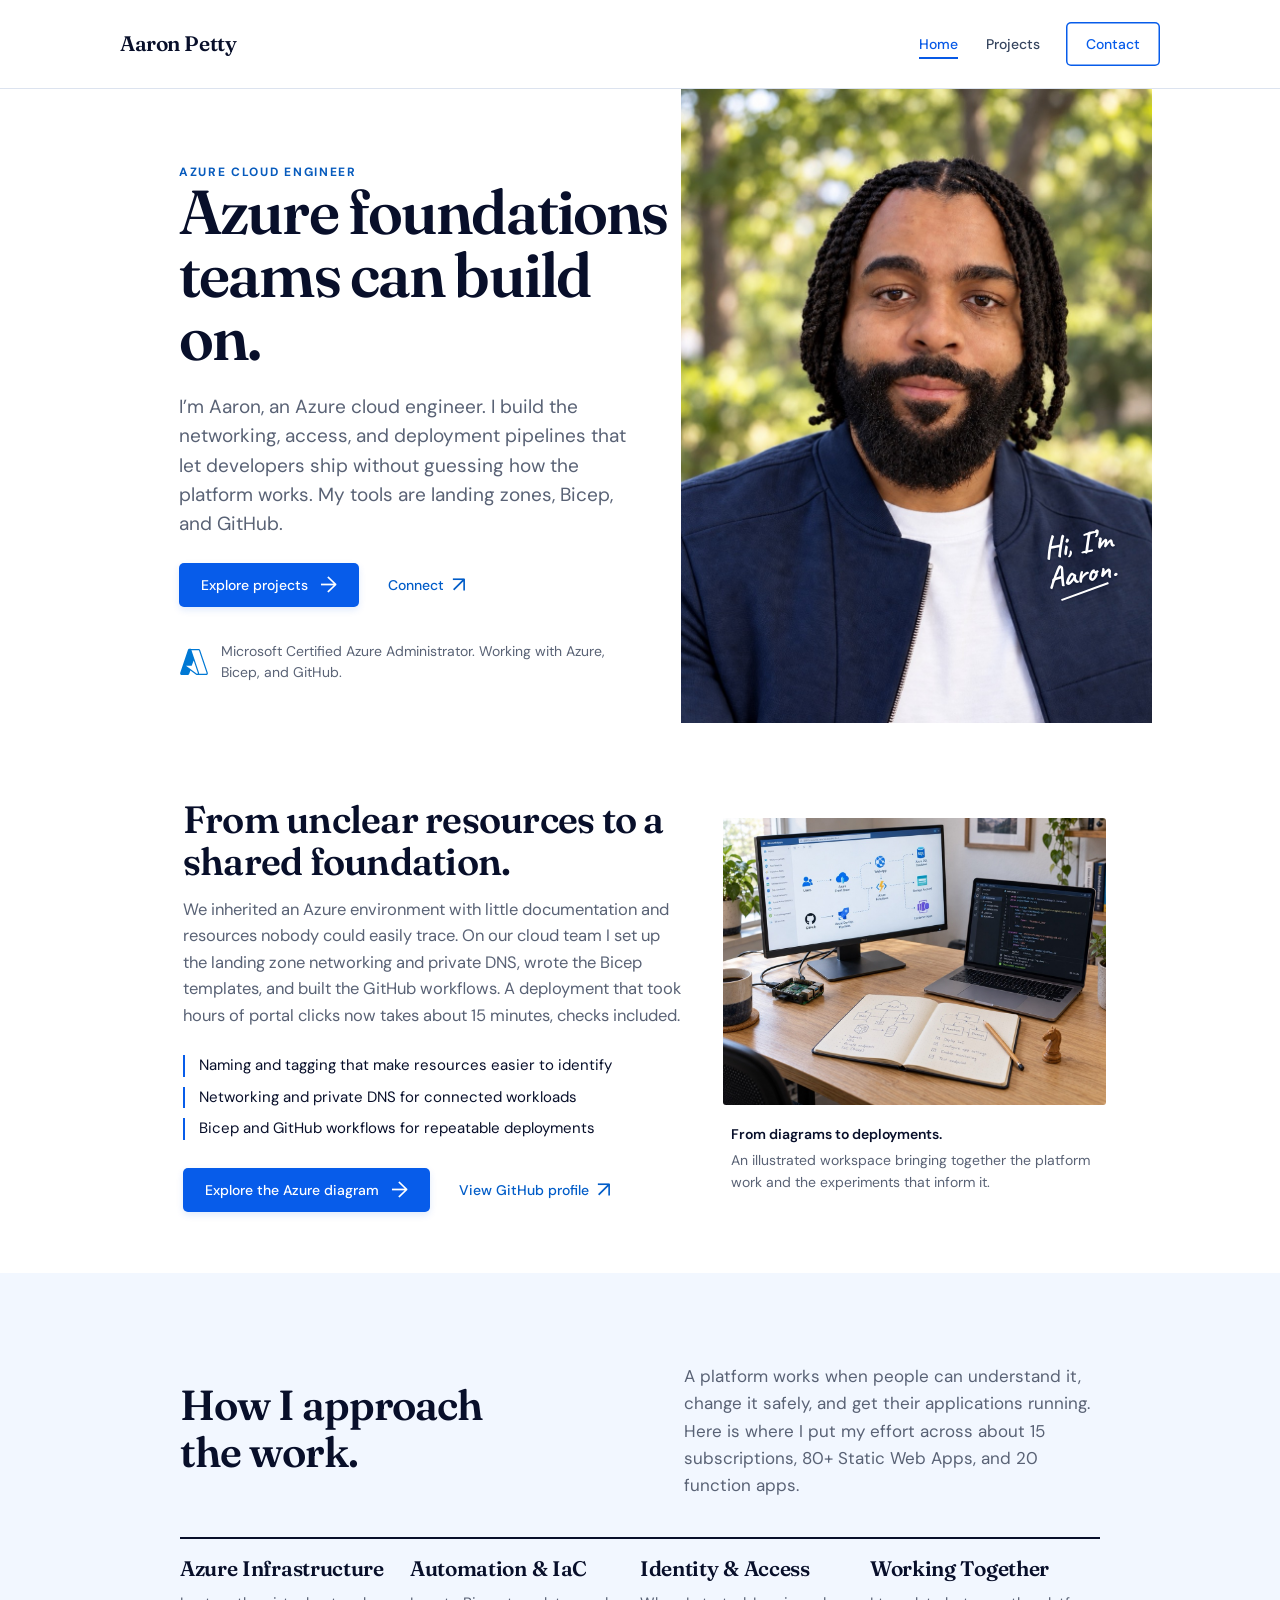
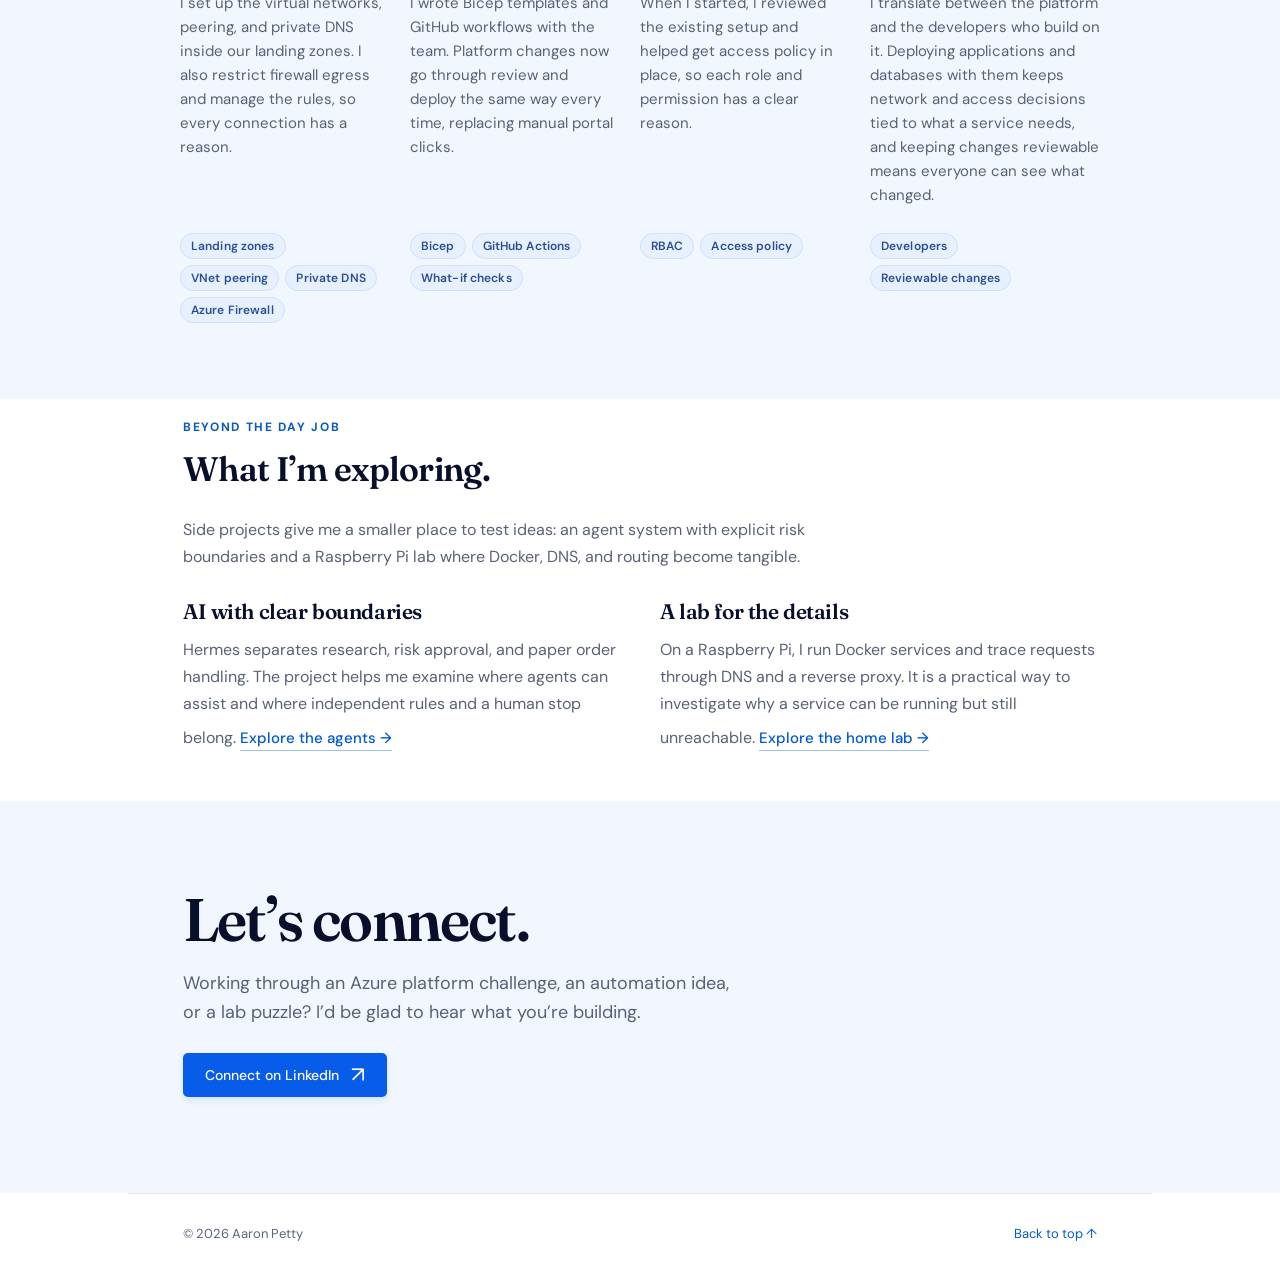
==== commit 0dcb314b: "Visual review fixes: distinct Azure headline, rewrite Projects card copy, balanced headings, aligned" ====
--- a/index.html
+++ b/index.html
@@ -11,10 +11,10 @@
   <title>Aaron Petty — Azure Cloud Engineer</title>
   <link rel="icon" href="favicon.svg" type="image/svg+xml">
   <link rel="stylesheet" href="styles.css?v=4"><link rel="stylesheet" href="contact.css?v=5">
-  <link rel="stylesheet" href="navigation.css?v=2">
+  <link rel="stylesheet" href="navigation.css?v=3">
   <link rel="stylesheet" href="refresh.css?v=5">
   <script src="navigation.js?v=2" defer></script>
-<link rel="stylesheet" href="polish.css?v=1">
+<link rel="stylesheet" href="polish.css?v=3">
 </head>
 <body class="mock-page">
   <a class="skip-link" href="#main">Skip to content</a>
@@ -47,7 +47,6 @@
           <div><span>Networking and private DNS for connected workloads</span></div>
           <div><span>Bicep and GitHub workflows for repeatable deployments</span></div>
         </div>
-        <ul class="tags"><li>Azure</li><li>Bicep</li><li>GitHub</li><li>Private DNS</li><li>Landing zones</li></ul>
         <div class="mock-actions"><a class="mock-button" href="work.html#diagram">Explore the Azure diagram <span aria-hidden="true">→</span></a><a class="mock-link" href="https://github.com/Azure-admin-aaron" target="_blank" rel="noopener noreferrer">View GitHub profile <span aria-hidden="true">↗</span><span class="sr-only"> (opens in a new tab)</span></a></div>
       </div>
       <figure class="project-workbench">
--- a/navigation.css
+++ b/navigation.css
@@ -17,7 +17,8 @@
 .portfolio-header a:focus-visible{outline:3px solid #0759e6;outline-offset:4px;border-radius:3px}
 @media(max-width:960px){.portfolio-header .navigation-inner{width:calc(100% - 64px)}}
 @media(max-width:760px){
- html{scroll-padding-top:120px}
+ html{scroll-padding-top:16px}
+ .portfolio-header{position:static}
  .portfolio-header .navigation-inner{width:calc(100% - 32px);min-height:0;padding-top:10px;gap:2px;flex-wrap:wrap}
  .portfolio-header.is-compact .navigation-inner{min-height:0;padding-top:6px}
  .portfolio-header .portfolio-nav{width:100%;justify-content:space-between;gap:4px;padding-bottom:10px}
--- a/polish.css
+++ b/polish.css
@@ -1,7 +1,6 @@
 /* Tags */
 .tags{display:flex;flex-wrap:wrap;gap:6px;list-style:none;margin:14px 0 0;padding:0}
 .tags li{font:600 12px/1 'DM Sans',Arial,sans-serif;letter-spacing:.01em;color:#2a4f8f;background:#e7f0ff;border:1px solid #cfe0fb;border-radius:999px;padding:6px 10px}
-.project-copy>.tags{margin:0 0 26px}
 /* Tile hovers (cards are not links, so lift only: no arrow, no pointer) */
 .expertise-columns article,.hands-on-grid article{transition:transform .2s ease,box-shadow .2s ease,border-color .2s ease}
 .expertise-columns article:hover{transform:translateY(-3px);border-top-color:var(--blue,#0759e6)}
@@ -20,3 +19,12 @@
 .code-card pre{margin:0;padding:20px 22px;overflow-x:auto;color:#dbe7ff;font:14px/1.7 ui-monospace,SFMono-Regular,Menlo,Consolas,monospace}
 .code-card .k{color:#7ab4ff}.code-card .s{color:#9fe0b4}.code-card .t{color:#f5c883}
 @media(max-width:650px){.code-note{display:none}.code-card pre{font-size:12.5px}}
+/* Balanced headlines avoid a lone last word on phones. */
+h1,.mock-hero h1{text-wrap:balance}
+/* Expertise cards share rows (heading, text, tags) so they line up even when a heading wraps. */
+@media(min-width:851px){
+.expertise-columns{grid-template-rows:auto auto auto}
+.expertise-columns article{display:grid;grid-row:span 3;grid-template-rows:subgrid;row-gap:0;align-content:start}
+.expertise-columns .tags{align-self:start}
+.expertise-columns .column-heading{align-items:flex-start}
+}
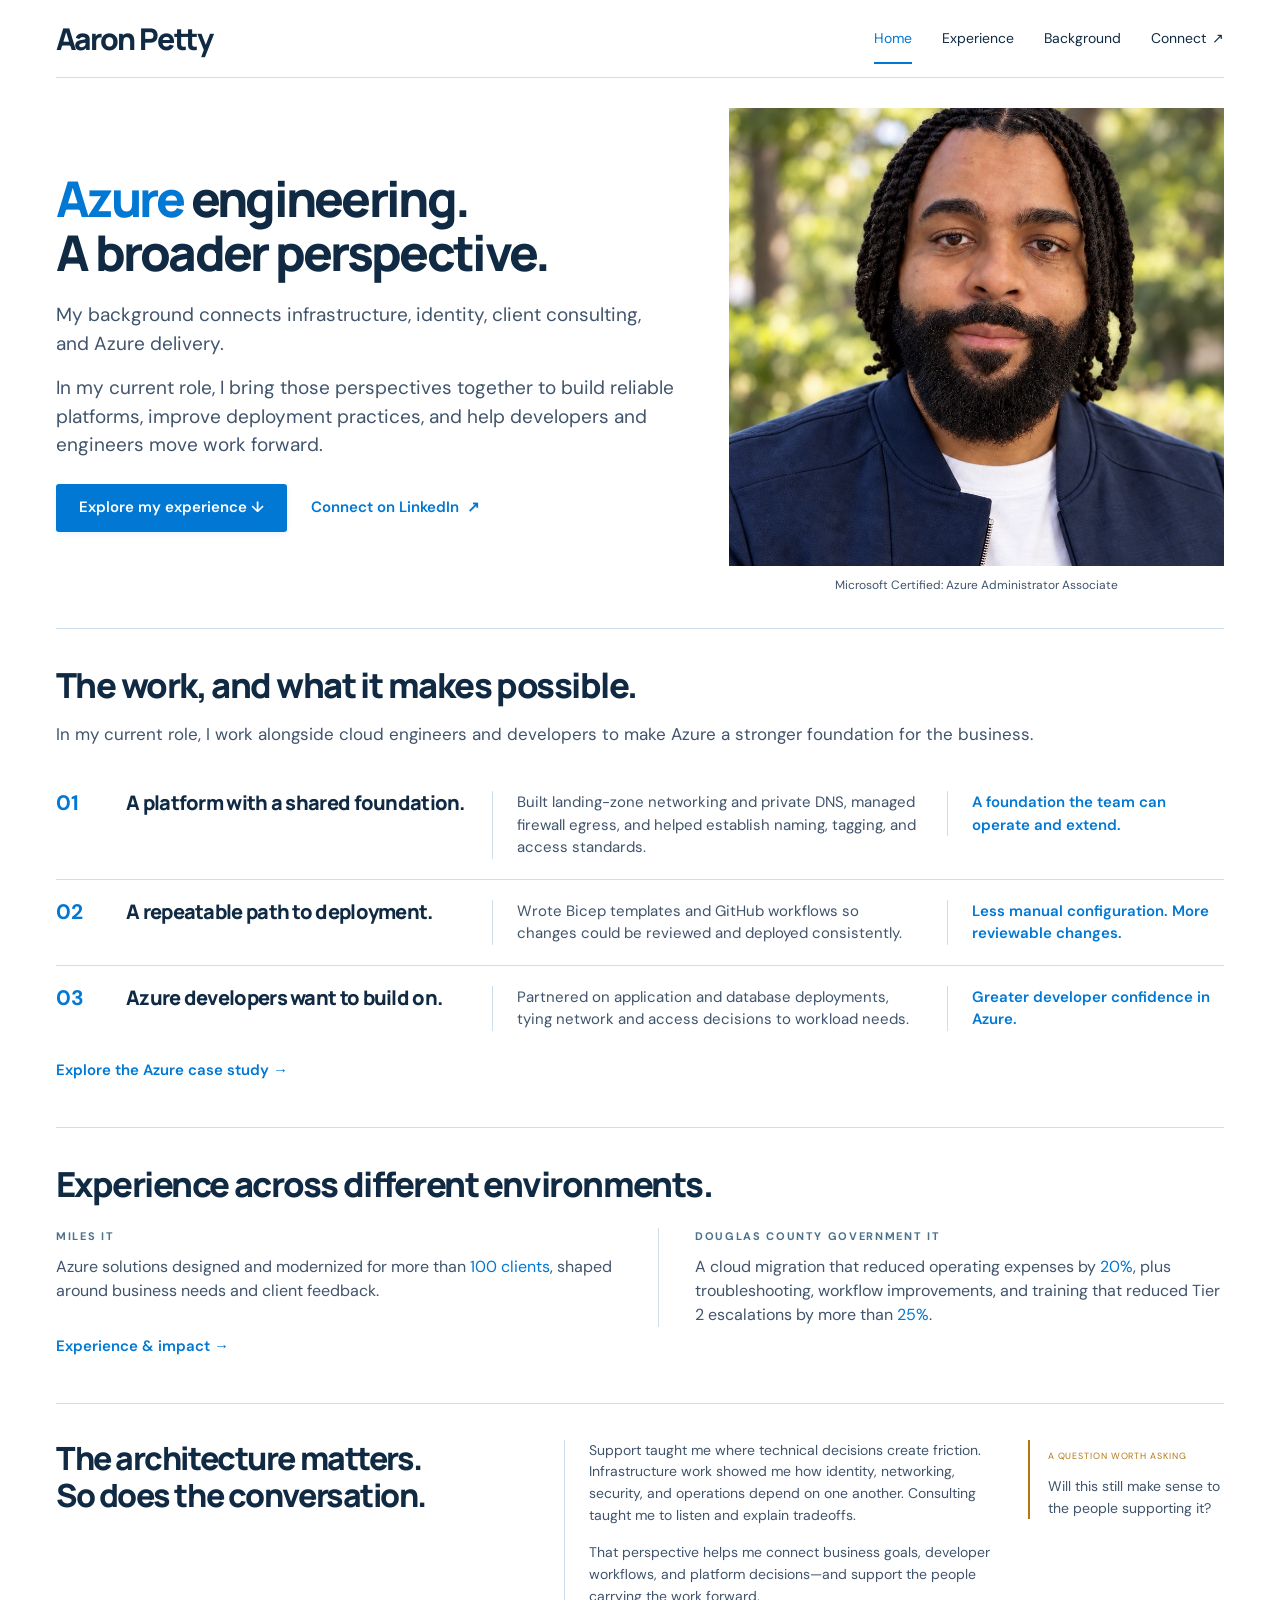
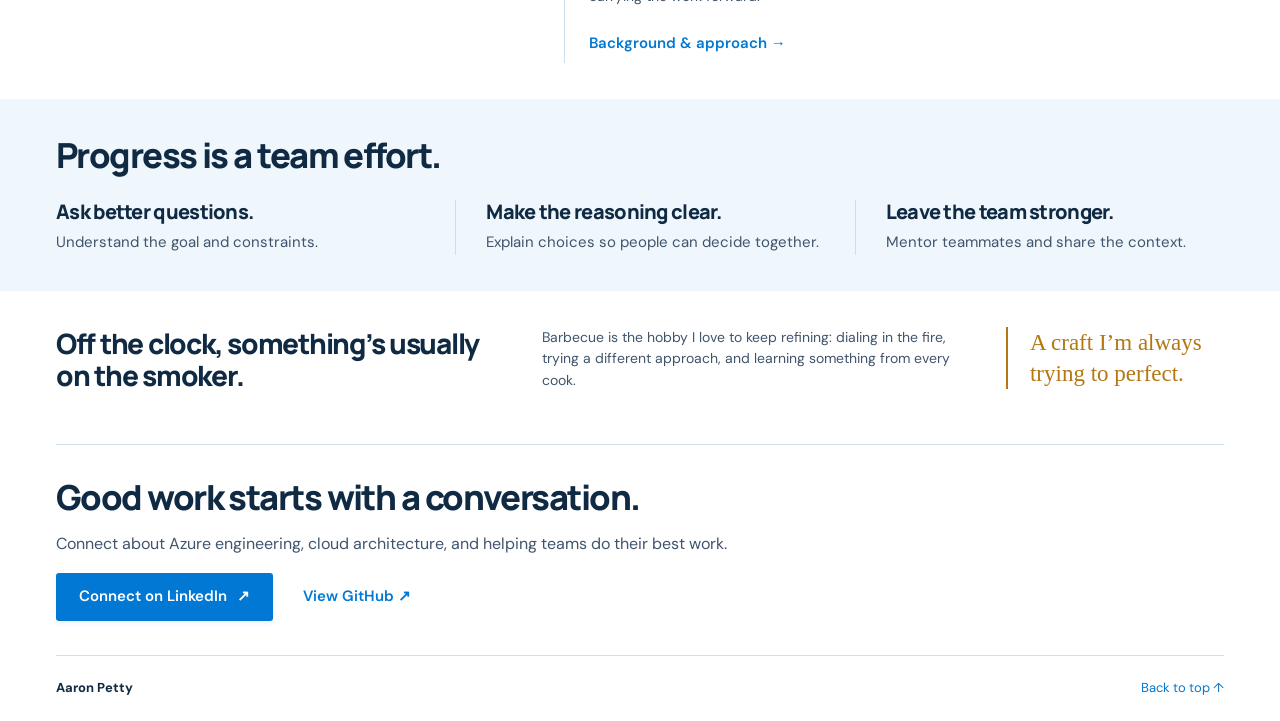
==== commit 6ae0d377: "Revamp professional portfolio around Azure experience and impact" ====
--- a/index.html
+++ b/index.html
@@ -1,80 +1,13 @@
 <!doctype html>
-<html lang="en">
-<head>
-  <meta charset="utf-8">
-  <meta name="viewport" content="width=device-width, initial-scale=1">
-  <meta name="description" content="Aaron Petty is an Azure cloud engineer working on landing zones, networking, access, and repeatable deployments with cloud and development teams.">
-  <meta property="og:title" content="Aaron Petty — Azure Cloud Engineer">
-  <meta property="og:description" content="Azure platform work, Bicep deployments, and practical experiments in automation and home lab infrastructure.">
-  <meta property="og:image" content="https://azure-admin-aaron.github.io/Azure-admin-aaron/aaron-headshot-2026.jpeg">
-  <meta property="og:type" content="website">
-  <title>Aaron Petty — Azure Cloud Engineer</title>
-  <link rel="icon" href="favicon.svg" type="image/svg+xml">
-  <link rel="stylesheet" href="styles.css?v=4"><link rel="stylesheet" href="contact.css?v=5">
-  <link rel="stylesheet" href="navigation.css?v=3">
-  <link rel="stylesheet" href="refresh.css?v=5">
-  <script src="navigation.js?v=2" defer></script>
-<link rel="stylesheet" href="polish.css?v=3">
-</head>
-<body class="mock-page">
-  <a class="skip-link" href="#main">Skip to content</a>
-  <header class="portfolio-header">
-    <div class="navigation-inner">
-      <a class="portfolio-brand" href="index.html" aria-label="Aaron Petty, home">Aaron Petty</a>
-      <nav class="portfolio-nav" id="main-navigation" aria-label="Main navigation">
-        <a href="index.html" aria-current="page">Home</a>
-        <a href="projects.html">Projects</a>
-        <a class="navigation-contact" href="https://www.linkedin.com/in/aaron-petty-a0a09860" target="_blank" rel="noopener noreferrer">Contact<span class="sr-only"> (opens LinkedIn in a new tab)</span></a>
-      </nav>
-    </div>
-  </header>
-  <main id="main">
-    <section class="mock-hero mock-container" id="top" aria-labelledby="hero-title">
-      <div class="mock-hero-copy"><p class="eyebrow">AZURE CLOUD ENGINEER</p>
-        <h1 id="hero-title">Azure foundations<br>teams can build on.</h1>
-        <p class="hero-description">I’m Aaron, an Azure cloud engineer. I build the networking, access, and deployment pipelines that let developers ship without guessing how the platform works. My tools are landing zones, Bicep, and GitHub.</p>
-        <div class="mock-actions"><a class="mock-button" href="projects.html">Explore projects <span aria-hidden="true">→</span></a><a class="mock-link" href="https://www.linkedin.com/in/aaron-petty-a0a09860" target="_blank" rel="noopener noreferrer">Connect <span aria-hidden="true">↗</span><span class="sr-only"> (opens LinkedIn in a new tab)</span></a></div>
-        <p class="hero-cert"><svg class="azure-mark" viewBox="0 0 96 96" aria-hidden="true"><path fill="#0078D4" fill-rule="evenodd" clip-rule="evenodd" d="M28.1854 10.081C29.0086 7.64193 31.2961 5.99976 33.8703 5.99976H36.9987H38.4459L38.446 6.00005H62.1284C64.7027 6.00005 66.9901 7.64222 67.8133 10.0813L92.1131 82.0807C93.4258 85.97 90.533 89.9994 86.4282 89.9994H59.0001V89.973C58.8125 89.9904 58.6218 89.9994 58.4285 89.9994H58.3233C57.0345 89.9994 55.7799 89.5844 54.7454 88.8158L36.4266 75.2076L32.812 85.9178C31.9888 88.3569 29.7014 89.9991 27.1271 89.9991H9.57056C5.46579 89.9991 2.57303 85.9697 3.88564 82.0804L28.1854 10.081ZM23.4277 60.5684L57.1306 85.6049C57.4755 85.8611 57.8937 85.9994 58.3233 85.9994H58.4285C59.7967 85.9994 60.761 84.6563 60.3234 83.3598L46.9041 43.5989L41.2017 58.759L40.7142 60.0549H39.3297H22.7397L23.4277 60.5684ZM86.4282 85.9994H64.0881C64.5181 84.7919 64.568 83.4279 64.1134 82.0807L39.8136 10.0813C39.8044 10.0541 39.795 10.027 39.7855 10H62.1284C62.9865 10 63.749 10.5474 64.0234 11.3604L88.3232 83.3598C88.7607 84.6563 87.7965 85.9994 86.4282 85.9994Z"/></svg><span>Microsoft Certified Azure Administrator. Working with Azure, Bicep, and GitHub.</span></p>
-      </div>
-      <div class="hero-photo"><img src="aaron-headshot-2026.jpeg" width="960" height="1280" alt="Aaron Petty" fetchpriority="high"></div>
-      <p class="handwritten" aria-hidden="true">Hi, I’m<br>Aaron.<span></span></p>
-    </section>
-    <section class="featured-project mock-container" id="story" aria-labelledby="project-title">
-      <div class="project-copy"><h2 id="project-title">From unclear resources to a shared foundation.</h2>
-        <p>We inherited an Azure environment with little documentation and resources nobody could easily trace. On our cloud team I set up the landing zone networking and private DNS, wrote the Bicep templates, and built the GitHub workflows. A deployment that took hours of portal clicks now takes about 15 minutes, checks included.</p>
-        <div class="project-results">
-          <div><span>Naming and tagging that make resources easier to identify</span></div>
-          <div><span>Networking and private DNS for connected workloads</span></div>
-          <div><span>Bicep and GitHub workflows for repeatable deployments</span></div>
-        </div>
-        <div class="mock-actions"><a class="mock-button" href="work.html#diagram">Explore the Azure diagram <span aria-hidden="true">→</span></a><a class="mock-link" href="https://github.com/Azure-admin-aaron" target="_blank" rel="noopener noreferrer">View GitHub profile <span aria-hidden="true">↗</span><span class="sr-only"> (opens in a new tab)</span></a></div>
-      </div>
-      <figure class="project-workbench">
-        <img src="assets/aaron-workspace.jpg" width="1200" height="900" alt="Photorealistic workspace illustration with an Azure diagram, a laptop, a Raspberry Pi, a notebook, and a small wooden chess knight." loading="lazy" decoding="async">
-        <figcaption><strong>From diagrams to deployments.</strong> An illustrated workspace bringing together the platform work and the experiments that inform it.</figcaption>
-      </figure>
-    </section>
-    <section class="expertise-band" id="expertise" aria-labelledby="expertise-title"><div class="mock-container">
-      <div class="expertise-intro"><div><h2 id="expertise-title">How I approach<br>the work.</h2></div><p>A platform works when people can understand it, change it safely, and get their applications running. Here is where I put my effort across about 15 subscriptions, 80+ Static Web Apps, and 20 function apps.</p></div>
-      <div class="expertise-columns">
-        <article><div class="column-heading"><h3>Azure Infrastructure</h3></div><p>I set up the virtual networks, peering, and private DNS inside our landing zones. I also restrict firewall egress and manage the rules, so every connection has a reason.</p><ul class="tags"><li>Landing zones</li><li>VNet peering</li><li>Private DNS</li><li>Azure Firewall</li></ul></article>
-        <article><div class="column-heading"><h3>Automation &amp; IaC</h3></div><p>I wrote Bicep templates and GitHub workflows with the team. Platform changes now go through review and deploy the same way every time, replacing manual portal clicks.</p><ul class="tags"><li>Bicep</li><li>GitHub Actions</li><li>What-if checks</li></ul></article>
-        <article><div class="column-heading"><h3>Identity &amp; Access</h3></div><p>When I started, I reviewed the existing setup and helped get access policy in place, so each role and permission has a clear reason.</p><ul class="tags"><li>RBAC</li><li>Access policy</li></ul></article>
-        <article><div class="column-heading"><h3>Working Together</h3></div><p>I translate between the platform and the developers who build on it. Deploying applications and databases with them keeps network and access decisions tied to what a service needs, and keeping changes reviewable means everyone can see what changed.</p><ul class="tags"><li>Developers</li><li>Reviewable changes</li></ul></article>
-      </div>
-    </div></section>
-    <section class="work-detail current-focus mock-container" aria-labelledby="focus-title">
-      <p class="eyebrow">BEYOND THE DAY JOB</p>
-      <h2 id="focus-title">What I’m exploring.</h2>
-      <p class="focus-intro">Side projects give me a smaller place to test ideas: an agent system with explicit risk boundaries and a Raspberry Pi lab where Docker, DNS, and routing become tangible.</p>
-      <div class="contribution-grid">
-        <article><h3>AI with clear boundaries</h3><p>Hermes separates research, risk approval, and paper order handling. The project helps me examine where agents can assist and where independent rules and a human stop belong. <a class="text-link" href="trading.html">Explore the agents →</a></p></article>
-        <article><h3>A lab for the details</h3><p>On a Raspberry Pi, I run Docker services and trace requests through DNS and a reverse proxy. It is a practical way to investigate why a service can be running but still unreachable. <a class="text-link" href="homelab.html">Explore the home lab →</a></p></article>
-      </div>
-    </section>
-    <section class="closing-contact mock-container" id="contact"><div class="closing-copy"><h2>Let’s connect.</h2><p>Working through an Azure platform challenge, an automation idea, or a lab puzzle? I’d be glad to hear what you’re building.</p><a class="mock-button" href="https://www.linkedin.com/in/aaron-petty-a0a09860" target="_blank" rel="noopener noreferrer">Connect on LinkedIn <span aria-hidden="true">↗</span><span class="sr-only"> (opens in a new tab)</span></a></div></section>
-  </main>
-  <footer class="mock-footer mock-container"><span>© <span id="year">2026</span> Aaron Petty</span><a href="#top">Back to top ↑</a></footer>
-  <script>document.getElementById('year').textContent = new Date().getFullYear();</script>
-</body>
-</html>
+<html lang="en"><head><meta charset="utf-8"><meta name="viewport" content="width=device-width, initial-scale=1"><title>Azure engineering. A broader perspective. — Aaron Petty</title><meta name="description" content="Aaron Petty connects Azure engineering, identity, infrastructure, and automation with practical delivery and thoughtful collaboration."><link rel="canonical" href="https://azure-admin-aaron.github.io/Azure-admin-aaron/index.html"><meta property="og:title" content="Azure engineering. A broader perspective. — Aaron Petty"><meta property="og:description" content="Aaron Petty connects Azure engineering, identity, infrastructure, and automation with practical delivery and thoughtful collaboration."><meta property="og:type" content="website"><meta property="og:url" content="https://azure-admin-aaron.github.io/Azure-admin-aaron/index.html"><meta property="og:image" content="https://azure-admin-aaron.github.io/Azure-admin-aaron/aaron-headshot-2026.jpeg"><meta name="theme-color" content="#ffffff"><link rel="icon" href="favicon.svg" type="image/svg+xml"><link rel="stylesheet" href="site.css?v=20261025"><script src="site.js?v=20261025" defer></script></head>
+<body class="home-page"><a class="skip-link" href="#main">Skip to content</a><header class="site-header container" id="top"><a class="brand" href="index.html" aria-label="Aaron Petty, home">Aaron Petty</a><nav aria-label="Main navigation"><a href="index.html" aria-current="page">Home</a><a href="experience.html">Experience</a><a href="background.html">Background</a><a class="nav-contact" href="https://www.linkedin.com/in/aaron-petty-a0a09860" target="_blank" rel="noopener noreferrer">Connect <span aria-hidden="true">↗</span><span class="sr-only"> (opens in a new tab)</span></a></nav></header><main id="main">
+<section class="home-hero container" aria-labelledby="hero-title"><div><h1 id="hero-title"><span>Azure</span> engineering.<br>A broader perspective.</h1><p>My background connects infrastructure, identity, client consulting, and Azure delivery.</p><p>In my current role, I bring those perspectives together to build reliable platforms, improve deployment practices, and help developers and engineers move work forward.</p><div class="actions"><a class="button" href="#impact">Explore my experience ↓</a><a class="text-link" href="https://www.linkedin.com/in/aaron-petty-a0a09860" target="_blank" rel="noopener noreferrer">Connect on LinkedIn <span aria-hidden="true">↗</span><span class="sr-only"> (opens in a new tab)</span></a></div></div><figure class="portrait"><img src="aaron-headshot-2026.jpeg" width="960" height="1280" alt="Aaron Petty" fetchpriority="high"><figcaption>Microsoft Certified: Azure Administrator Associate</figcaption></figure></section>
+<section class="section container ruled" id="impact" aria-labelledby="impact-title"><h2 id="impact-title">The work, and what it makes possible.</h2><p>In my current role, I work alongside cloud engineers and developers to make Azure a stronger foundation for the business.</p><div class="impact-rows">
+<article><span class="row-number" aria-hidden="true">01</span><h3>A platform with a shared foundation.</h3><p>Built landing-zone networking and private DNS, managed firewall egress, and helped establish naming, tagging, and access standards.</p><p class="outcome">A foundation the team can operate and extend.</p></article>
+<article><span class="row-number" aria-hidden="true">02</span><h3>A repeatable path to deployment.</h3><p>Wrote Bicep templates and GitHub workflows so changes could be reviewed and deployed consistently.</p><p class="outcome">Less manual configuration. More reviewable changes.</p></article>
+<article><span class="row-number" aria-hidden="true">03</span><h3>Azure developers want to build on.</h3><p>Partnered on application and database deployments, tying network and access decisions to workload needs.</p><p class="outcome">Greater developer confidence in Azure.</p></article></div><a class="text-link" href="work.html">Explore the Azure case study →</a></section>
+<section class="section container ruled" aria-labelledby="history-title"><h2 id="history-title">Experience across different environments.</h2><div class="history-columns"><article><p class="section-label">Miles IT</p><p>Azure solutions designed and modernized for more than <em>100 clients</em>, shaped around business needs and client feedback.</p></article><article><p class="section-label">Douglas County Government IT</p><p>A cloud migration that reduced operating expenses by <em>20%</em>, plus troubleshooting, workflow improvements, and training that reduced Tier 2 escalations by more than <em>25%</em>.</p></article></div><a class="text-link" href="experience.html">Experience &amp; impact →</a></section>
+<section class="perspective section container ruled" aria-labelledby="perspective-title"><h2 id="perspective-title">The architecture matters.<br>So does the conversation.</h2><div><p>Support taught me where technical decisions create friction. Infrastructure work showed me how identity, networking, security, and operations depend on one another. Consulting taught me to listen and explain tradeoffs.</p><p>That perspective helps me connect business goals, developer workflows, and platform decisions—and support the people carrying the work forward.</p><a class="text-link" href="background.html">Background &amp; approach →</a></div><aside class="margin-note"><span>A question worth asking</span><p>Will this still make sense to the people supporting it?</p></aside></section>
+<section class="band"><div class="container section"><h2>Progress is a team effort.</h2><div class="principles"><article><h3>Ask better questions.</h3><p>Understand the goal and constraints.</p></article><article><h3>Make the reasoning clear.</h3><p>Explain choices so people can decide together.</p></article><article><h3>Leave the team stronger.</h3><p>Mentor teammates and share the context.</p></article></div></div></section>
+<section class="barbecue container section"><h2>Off the clock, something’s usually on the smoker.</h2><p>Barbecue is the hobby I love to keep refining: dialing in the fire, trying a different approach, and learning something from every cook.</p><aside>A craft I’m always trying to perfect.</aside></section><section class="closing container" id="contact"><h2>Good work starts with a conversation.</h2><p>Connect about Azure engineering, cloud architecture, and helping teams do their best work.</p><div class="actions"><a class="button" href="https://www.linkedin.com/in/aaron-petty-a0a09860" target="_blank" rel="noopener noreferrer">Connect on LinkedIn <span aria-hidden="true">↗</span><span class="sr-only"> (opens in a new tab)</span></a><a class="text-link" href="https://github.com/Azure-admin-aaron" target="_blank" rel="noopener noreferrer">View GitHub ↗<span class="sr-only"> (opens in a new tab)</span></a></div></section>
+</main><footer class="site-footer container"><span>Aaron Petty</span><a href="#top">Back to top <span aria-hidden="true">↑</span></a></footer></body></html>
--- a/site.css
+++ b/site.css
@@ -0,0 +1,46 @@
+@font-face{font-family:'Manrope';font-style:normal;font-weight:500;font-display:swap;src:url('assets/fonts/manrope-latin-500-normal.woff2') format('woff2')}
+@font-face{font-family:'Manrope';font-style:normal;font-weight:600;font-display:swap;src:url('assets/fonts/manrope-latin-600-normal.woff2') format('woff2')}
+@font-face{font-family:'Manrope';font-style:normal;font-weight:700;font-display:swap;src:url('assets/fonts/manrope-latin-700-normal.woff2') format('woff2')}
+@font-face{font-family:'Manrope';font-style:normal;font-weight:800;font-display:swap;src:url('assets/fonts/manrope-latin-800-normal.woff2') format('woff2')}
+@font-face{font-family:'DM Sans';font-style:normal;font-weight:400;font-display:swap;src:url('assets/fonts/dm-sans-latin-400-normal.woff2') format('woff2')}
+@font-face{font-family:'DM Sans';font-style:normal;font-weight:500;font-display:swap;src:url('assets/fonts/dm-sans-latin-500-normal.woff2') format('woff2')}
+@font-face{font-family:'DM Sans';font-style:normal;font-weight:600;font-display:swap;src:url('assets/fonts/dm-sans-latin-600-normal.woff2') format('woff2')}
+@font-face{font-family:'DM Sans';font-style:normal;font-weight:700;font-display:swap;src:url('assets/fonts/dm-sans-latin-700-normal.woff2') format('woff2')}
+
+/* Shared editorial system: white canvas, navy type, Azure accents and open layouts. */
+:root{color-scheme:light;--ink:#102a43;--body:#40546c;--blue:#0078d4;--line:#cfdeeb;--pale:#eff7fd;--gold:#b47712;--page:1240px}
+*{box-sizing:border-box}html{scroll-behavior:smooth;scroll-padding-top:24px}body{margin:0;background:#fff;color:var(--ink);font:400 17px/1.55 'DM Sans',Arial,sans-serif;-webkit-font-smoothing:antialiased}main{overflow:clip}img{max-width:100%;height:auto}a{color:var(--blue);text-decoration:none}button{font-family:inherit}button,a{-webkit-tap-highlight-color:transparent}a:hover{text-decoration:underline;text-underline-offset:5px}a:focus-visible,button:focus-visible,summary:focus-visible{outline:3px solid var(--blue);outline-offset:5px}h1,h2,h3{font-family:'Manrope',Arial,sans-serif;color:var(--ink);font-weight:800;letter-spacing:-.045em;line-height:1.17;margin:0 0 15px}h1{font-size:clamp(36px,4.1vw,58px);letter-spacing:-.055em}h2{font-size:clamp(27px,2.7vw,38px)}h3{font-size:21px;letter-spacing:-.035em}p{margin:0 0 16px;color:var(--body)}p:last-child{margin-bottom:0}strong{color:var(--ink);font-weight:700}em{font-style:normal;color:var(--blue)}figure{margin:0}.container{width:min(var(--page),calc(100% - 112px));margin-inline:auto}.section{padding-block:36px}.ruled{border-top:1px solid var(--line)}.band{background:var(--pale)}.sr-only{position:absolute;width:1px;height:1px;overflow:hidden;clip-path:inset(50%);white-space:nowrap;margin:-1px;padding:0;border:0}.skip-link{position:absolute;top:-100px;left:20px;background:var(--ink);color:white;padding:12px 20px;z-index:50}.skip-link:focus{top:12px}.section-label{font-size:11px;font-weight:700;text-transform:uppercase;letter-spacing:.15em;color:#4b728c;margin-bottom:10px;line-height:1.5}.caption{font-size:13px;line-height:1.5;margin-top:12px}.lead{font-size:22px;line-height:1.5}
+.site-header{min-height:78px;display:flex;align-items:center;justify-content:space-between;gap:24px;border-bottom:1px solid var(--line)}.brand{font:800 30px/1.2 'Manrope',Arial,sans-serif;letter-spacing:-.055em;color:var(--ink);white-space:nowrap}.brand:hover{text-decoration:none}.site-header nav{display:flex;gap:30px;align-items:center}.site-header nav a{color:var(--ink);font-size:14px;min-height:50px;display:inline-flex;align-items:center;gap:6px;position:relative}.site-header nav a[aria-current]{color:var(--blue)}.site-header nav a[aria-current]:after{content:'';position:absolute;left:0;right:0;bottom:0;height:2px;background:var(--blue)}.site-header nav a:hover{text-decoration:none;color:var(--blue)}.actions{display:flex;align-items:center;gap:30px;flex-wrap:wrap;margin-top:24px}.actions.compact{margin-top:14px}.button{display:inline-flex;align-items:center;justify-content:center;gap:10px;min-height:48px;padding:12px 23px;background:var(--blue);color:white;border-radius:3px;font-weight:600;font-size:15px;line-height:1.4;box-shadow:0 3px 5px #0078d414;transition:background .15s}.button:hover{background:#005fa9;text-decoration:none}.text-link{display:inline-flex;align-items:center;gap:8px;min-height:40px;font-size:15px;font-weight:600}.back-link{display:inline-block;margin-bottom:22px;font-size:14px}.site-footer{display:flex;align-items:center;justify-content:space-between;gap:20px;min-height:66px;border-top:1px solid var(--line);font-size:13px}.site-footer>span{font-weight:700}.site-footer a{padding-block:12px}.closing{padding-block:32px 34px}.closing p{font-size:16px}.closing .actions{margin-top:16px}
+.home-hero{display:grid;grid-template-columns:minmax(0,1.25fr) minmax(0,1fr);gap:54px;align-items:center;padding-block:30px 34px}.home-hero h1{font-size:clamp(34px,3.85vw,55px);margin-bottom:22px;letter-spacing:-.055em;line-height:1.1}.home-hero h1 span{color:var(--blue)}.home-hero p{font-size:19px;line-height:1.5}.home-hero .actions{gap:24px}.portrait img{display:block;width:100%;aspect-ratio:1.08;object-fit:cover;object-position:center 41%}.portrait figcaption{font-size:12px;line-height:1.5;text-align:center;color:var(--body);margin-top:10px}.impact-rows{margin-top:24px}.impact-rows article{display:grid;grid-template-columns:46px minmax(0,1.05fr) minmax(0,1.32fr) minmax(0,.85fr);gap:24px;padding-block:20px;border-bottom:1px solid var(--line);align-items:start}.impact-rows article:last-child{border-bottom:0}.row-number{font-size:21px;line-height:1.2;color:var(--blue);font-weight:700}.impact-rows h3{font-size:20px;margin:0}.impact-rows p{font-size:15px;line-height:1.5;margin:0}.impact-rows article>p{border-left:1px solid var(--line);padding-left:24px}.outcome{color:var(--blue);font-weight:600}.history-columns{display:grid;grid-template-columns:1fr 1fr;gap:36px;margin-top:24px}.history-columns article+article{padding-left:36px;border-left:1px solid var(--line)}.history-columns p{font-size:16px;line-height:1.5}.history-columns .section-label{font-size:11px}.history-columns h3{font-size:21px}.perspective{display:grid;grid-template-columns:1.1fr 1fr .45fr;gap:28px}.perspective h2{font-size:32px}.perspective>div{padding-left:24px;border-left:1px solid var(--line)}.perspective p{font-size:14px;line-height:1.55}.margin-note{border-left:2px solid var(--gold);padding-left:18px;align-self:start}.margin-note span{font-size:9px;text-transform:uppercase;letter-spacing:.1em;color:var(--gold)}.margin-note p{margin-top:10px}.principles{display:grid;grid-template-columns:repeat(3,minmax(0,1fr));gap:30px;margin-top:24px}.principles article+article{border-left:1px solid var(--line);padding-left:30px}.principles h3{font-size:20px;margin-bottom:8px}.principles p{font-size:15px}.barbecue{display:grid;grid-template-columns:1.05fr 1fr .5fr;gap:28px;align-items:start}.barbecue h2{font-size:28px}.barbecue p{font-size:14px}.barbecue aside{border-left:2px solid var(--gold);padding-left:22px;font:500 23px/1.35 Georgia,serif;color:var(--gold)}.barbecue+.closing{border-top:1px solid var(--line)}
+.page-intro{padding-block:42px 30px}.page-intro h1{margin-bottom:15px}.page-intro .lead{max-width:1100px}.current-role{display:grid;grid-template-columns:250px minmax(0,1fr);gap:36px}.current-role>div{border-left:1px solid var(--line);padding-left:36px}.role-context h2{font-size:24px}.role-context p:not(.section-label){font-size:18px;max-width:205px}.current-role>div>h2{font-size:30px}.current-role p{font-size:16px;line-height:1.5}.contribution{margin-top:24px}.contribution h3{font-size:20px;margin-bottom:6px}.contribution p{margin-bottom:0}.contribution-summary{border-top:1px solid var(--line);margin-top:26px;padding-top:15px;margin-bottom:22px}.contribution-summary p{font-size:14px;margin-bottom:5px}.editorial-band{display:grid;grid-template-columns:.8fr 1.2fr;gap:36px}.editorial-band>div{border-left:1px solid var(--line);padding-left:36px}.editorial-band h2{margin:0}.editorial-band p{font-size:17px}.career-story{display:grid;grid-template-columns:270px minmax(0,1fr);gap:42px;padding-top:18px;padding-bottom:42px}.career-narrative{border-left:1px solid var(--line);padding-left:38px}.career-path{position:relative;list-style:none;margin:0 0 0 7px;padding:0 0 0 28px;border-left:1px solid #abcde7;display:flex;flex-direction:column;justify-content:space-between;height:100%;min-height:460px}.career-path li{position:relative;padding-bottom:26px}.career-path li:before{content:'';position:absolute;left:-35px;top:7px;width:13px;height:13px;background:var(--blue);border-radius:50%;box-shadow:0 0 0 4px white}.career-path strong{display:block;font-family:'Manrope',Arial,sans-serif;font-weight:800;font-size:19px;line-height:1.35;letter-spacing:-.035em}.career-path span{display:block;margin-top:8px;font-size:15px;line-height:1.5;color:var(--body)}.career-narrative article{margin-bottom:30px}.career-narrative h2{font-size:26px}.career-narrative p{font-size:17px}.career-question{border-left:3px solid var(--blue);padding-left:22px;margin-top:30px}.career-question .section-label{color:var(--blue);font-size:10px}.career-question p{margin-top:8px;font-size:21px;color:var(--ink)}.working-principles article+article{padding-top:18px;margin-top:18px;border-top:1px solid var(--line)}.working-principles h3{font-size:21px;margin-bottom:6px}.working-principles p{font-size:16px}.barbecue-long{display:grid;grid-template-columns:.8fr 1.2fr;gap:42px;align-items:start}.barbecue-long>div{border-left:3px solid #cf8c13;padding-left:24px}.barbecue-long h2{font-size:31px}.barbecue-long .section-label{color:var(--gold);font-size:10px}.barbecue-long>p{border-left:1px solid var(--line);padding-left:36px;font-size:17px}.credentials{padding-block:22px}.credentials h2{font-size:11px;letter-spacing:.1em}.credentials p{font-size:16px}
+.case-intro{padding-bottom:0}.case-intro h1{font-size:clamp(34px,3.5vw,48px)}.case-intro .lead{font-size:21px}.case-context{display:flex;gap:24px;justify-content:space-between;border-block:1px solid var(--line);padding-block:15px;margin:22px 0 0;font-size:12px;line-height:1.5}.case-context div{display:flex;gap:6px}.case-context div+div{border-left:1px solid var(--line);padding-left:24px}.case-context dt{font-weight:700}.case-context dd{margin:0;color:var(--body)}.diagram-section{padding-block:28px 18px;margin-top:24px}.case-reading{display:grid;grid-template-columns:180px minmax(0,1fr);gap:36px}.case-toc{display:flex;flex-direction:column;align-self:start;position:sticky;top:24px;border-right:1px solid var(--line);gap:15px;padding:0 20px 20px 0}.case-toc a{font-size:14px;line-height:1.4;padding:8px 10px;border-left:3px solid transparent}.case-toc a[aria-current]{border-color:var(--blue);background:var(--pale)}.case-body h2{font-size:26px}.case-body p,.case-body li{font-size:15px}.case-body ul{padding-left:19px;color:var(--body);margin-top:0;line-height:1.7}.case-columns{display:grid;grid-template-columns:.9fr 1.1fr;gap:28px;margin-top:26px}.case-columns section+section{border-left:1px solid var(--line);padding-left:25px}.case-columns h2{font-size:23px}.case-body table{width:100%;border-collapse:collapse;font-size:12px;color:var(--body);line-height:1.5}.case-body td,.case-body th{padding:8px 10px;text-align:left;border:1px solid var(--line);vertical-align:top}.case-body th{background:var(--pale);color:var(--ink);font-weight:700}.delivery{display:grid;grid-template-columns:.8fr 1.2fr;gap:26px;padding-top:22px;margin-top:26px}.delivery h2{font-size:24px}.code-example{min-width:0;border:1px solid var(--line);background:#f9fbfd}.code-label{display:flex;justify-content:space-between;align-items:center;gap:16px;background:var(--pale);padding:8px 12px;font-size:10px;color:var(--body)}.copy-code{border:0;background:transparent;cursor:pointer;color:var(--blue);font-size:12px;min-height:28px;min-width:44px}.code-example pre{font:12px/1.7 Consolas,Monaco,monospace;overflow:auto;margin:0;padding:14px;tab-size:2}.result-band{display:grid;grid-template-columns:250px 1fr;gap:30px;padding-block:22px;align-items:center}.result-band h2{font-size:29px;margin:0}.result-band p{padding-left:30px;border-left:1px solid var(--line);font-size:15px}.case-end{margin-block:20px}
+@media(min-width:1500px){.container{width:min(var(--page),calc(100% - 144px))}}
+@media(max-width:1100px){.container{width:calc(100% - 72px)}.home-hero{gap:30px}.home-hero h1{font-size:40px}.home-hero p{font-size:17px}.home-hero .actions{gap:18px}.home-hero .button{font-size:14px;padding-inline:18px}.home-hero .text-link{font-size:14px}.impact-rows article{grid-template-columns:32px 1.05fr 1.3fr .85fr;gap:16px}.impact-rows article>p{padding-left:16px}.impact-rows h3{font-size:18px}.impact-rows p{font-size:14px}.perspective{gap:20px}.perspective h2{font-size:27px}.perspective>div{padding-left:18px}.current-role{grid-template-columns:210px 1fr;gap:28px}.current-role>div{padding-left:28px}.career-story{grid-template-columns:220px 1fr;gap:28px}.career-narrative{padding-left:28px}.case-reading{grid-template-columns:155px 1fr;gap:25px}.case-columns{grid-template-columns:1fr;gap:16px}.case-columns section+section{border-left:0;padding-left:0}.case-context{gap:14px}.case-context div+div{padding-left:14px}.delivery{grid-template-columns:1fr}}
+@media(max-width:760px){body{font-size:16px}.container{width:calc(100% - 40px)}h1{font-size:37px}h2{font-size:29px}h3{font-size:20px}.section{padding-block:28px}.site-header{gap:4px;flex-wrap:wrap;padding-block:14px 4px}.brand{font-size:26px}.site-header nav{gap:21px;width:100%;justify-content:space-between}.site-header nav a{font-size:13px;min-height:42px}.home-hero{grid-template-columns:1fr;gap:26px;padding-top:30px}.home-hero h1{font-size:38px}.home-hero p{font-size:17px}.portrait{width:100%;max-width:480px;justify-self:center}.portrait img{aspect-ratio:1.2;object-position:center 37%}.portrait figcaption{font-size:11px}.actions{gap:20px}.button{font-size:14px;padding-inline:18px}.impact-rows article{grid-template-columns:27px 1fr;gap:12px 15px;padding-block:22px}.impact-rows h3{font-size:21px}.impact-rows article>p{grid-column:2;border:0;padding:0;font-size:15px}.history-columns{grid-template-columns:1fr;gap:24px}.history-columns article+article{border-left:0;border-top:1px solid var(--line);padding:24px 0 0}.history-columns h3{font-size:22px}.perspective{grid-template-columns:1fr;gap:20px}.perspective h2{font-size:29px}.perspective>div{border:0;padding:0}.perspective p{font-size:16px}.margin-note{max-width:350px}.margin-note span{font-size:10px}.principles{grid-template-columns:1fr;gap:20px;margin-top:22px}.principles article+article{border-left:0;border-top:1px solid var(--line);padding:18px 0 0}.principles h3{font-size:21px}.principles p{font-size:16px}.barbecue{grid-template-columns:1fr;gap:14px}.barbecue h2{font-size:28px}.barbecue p{font-size:16px}.barbecue aside{font-size:21px}.page-intro{padding-block:32px 24px}.lead{font-size:19px}.page-intro .lead{font-size:19px}.current-role{grid-template-columns:1fr;gap:22px}.role-context h2{font-size:24px}.role-context p:not(.section-label){max-width:none;font-size:16px}.current-role>div{border:0;padding:0}.current-role>div>h2{font-size:27px}.contribution{margin-top:25px}.editorial-band{grid-template-columns:1fr;gap:20px}.editorial-band>div{border:0;padding:0}.editorial-band p{font-size:16px}.career-story{grid-template-columns:1fr;gap:28px}.career-path{min-height:0;gap:14px}.career-path li{padding-bottom:12px}.career-path strong{font-size:18px}.career-path span{font-size:14px;margin-top:4px}.career-narrative{padding-left:0;border-left:0}.career-narrative h2{font-size:25px}.career-narrative p{font-size:16px}.career-question p{font-size:20px}.barbecue-long{grid-template-columns:1fr;gap:22px}.barbecue-long>p{border:0;padding:0;font-size:16px}.barbecue-long h2{font-size:29px}.credentials p{font-size:14px}.closing h2{font-size:29px}.closing p{font-size:16px}.case-intro h1{font-size:35px}.case-context{display:grid;gap:9px;margin-top:20px}.case-context div+div{padding:0;border:0}.case-context div{font-size:12px}.case-reading{grid-template-columns:1fr;gap:24px}.case-toc{position:static;border-right:0;border-bottom:1px solid var(--line);flex-direction:row;gap:10px;padding:0 0 15px;overflow:auto;white-space:nowrap}.case-toc a{font-size:12px;padding:8px;flex-shrink:0}.case-body h2{font-size:25px}.case-body p,.case-body li{font-size:15px}.case-columns{margin-top:22px;gap:22px}.case-columns h2{font-size:24px}.case-body table{font-size:12px}.delivery{gap:12px}.code-example pre{font-size:11px}.result-band{grid-template-columns:1fr;gap:10px;padding-block:22px}.result-band p{border:0;padding:0}.result-band h2{font-size:28px}.case-end{gap:20px}.site-footer{font-size:12px}}
+@media(max-width:370px){.container{width:calc(100% - 32px)}.home-hero h1{font-size:33px}.site-header nav{gap:12px}.button{padding-inline:14px}.actions{gap:14px}}
+/* Keep the approved heading hierarchy at compact desktop widths. */
+@media(min-width:761px) and (max-width:1100px){
+ h1{font-size:clamp(43px,4.8vw,53px)}h2{font-size:clamp(30px,3.4vw,37px)}
+ .section{padding-block:28px}.home-hero{grid-template-columns:minmax(0,1.35fr) minmax(0,1fr)}
+ .home-hero h1{font-size:clamp(40px,4.95vw,48px)}.home-hero p{font-size:18px}
+ .impact-rows article{padding-block:16px}.impact-rows h3{font-size:19px}
+ .perspective h2{font-size:30px}.barbecue h2{font-size:27px}.barbecue aside{font-size:20px}
+}
+.home-hero p:last-of-type,.closing>p,.current-role>div>p{margin-bottom:0}
+.page-intro .actions.compact{margin-top:4px}.page-intro .actions.compact .text-link{min-height:32px}
+.case-intro{padding-top:24px}.case-intro .back-link{margin-bottom:14px}
+@media(min-width:761px) and (max-width:1100px){
+ .page-intro{padding-block:28px 24px}.page-intro .lead{font-size:20px;line-height:1.4}
+ .home-page .section{padding-block:22px}.home-page .history-columns{margin-top:14px}
+ .home-page .history-columns p{font-size:14px;line-height:1.5}.home-page .history-columns .section-label{font-size:10px}
+ .home-page .perspective p{font-size:13px;line-height:1.5}.home-page .barbecue p{font-size:13px}
+ .home-page .impact-rows{margin-top:16px}.home-page .impact-rows p{line-height:1.4}
+ .case-intro{padding-block:22px 0}.case-context{margin-top:16px}
+ .case-reading{padding-block:24px}.case-body>section>p{margin-bottom:0}
+}
+@media(min-width:950px) and (max-width:1100px){
+ .case-columns{grid-template-columns:.9fr 1.1fr;gap:22px}.case-columns section+section{border-left:1px solid var(--line);padding-left:20px}
+ .delivery{grid-template-columns:.8fr 1.2fr;gap:20px}.case-columns h2{font-size:22px}
+ .case-body table{font-size:11px}.case-body td,.case-body th{padding:7px 8px}
+}
+@media(prefers-reduced-motion:reduce){html{scroll-behavior:auto}*,*:before,*:after{animation:none!important;transition:none!important}}
